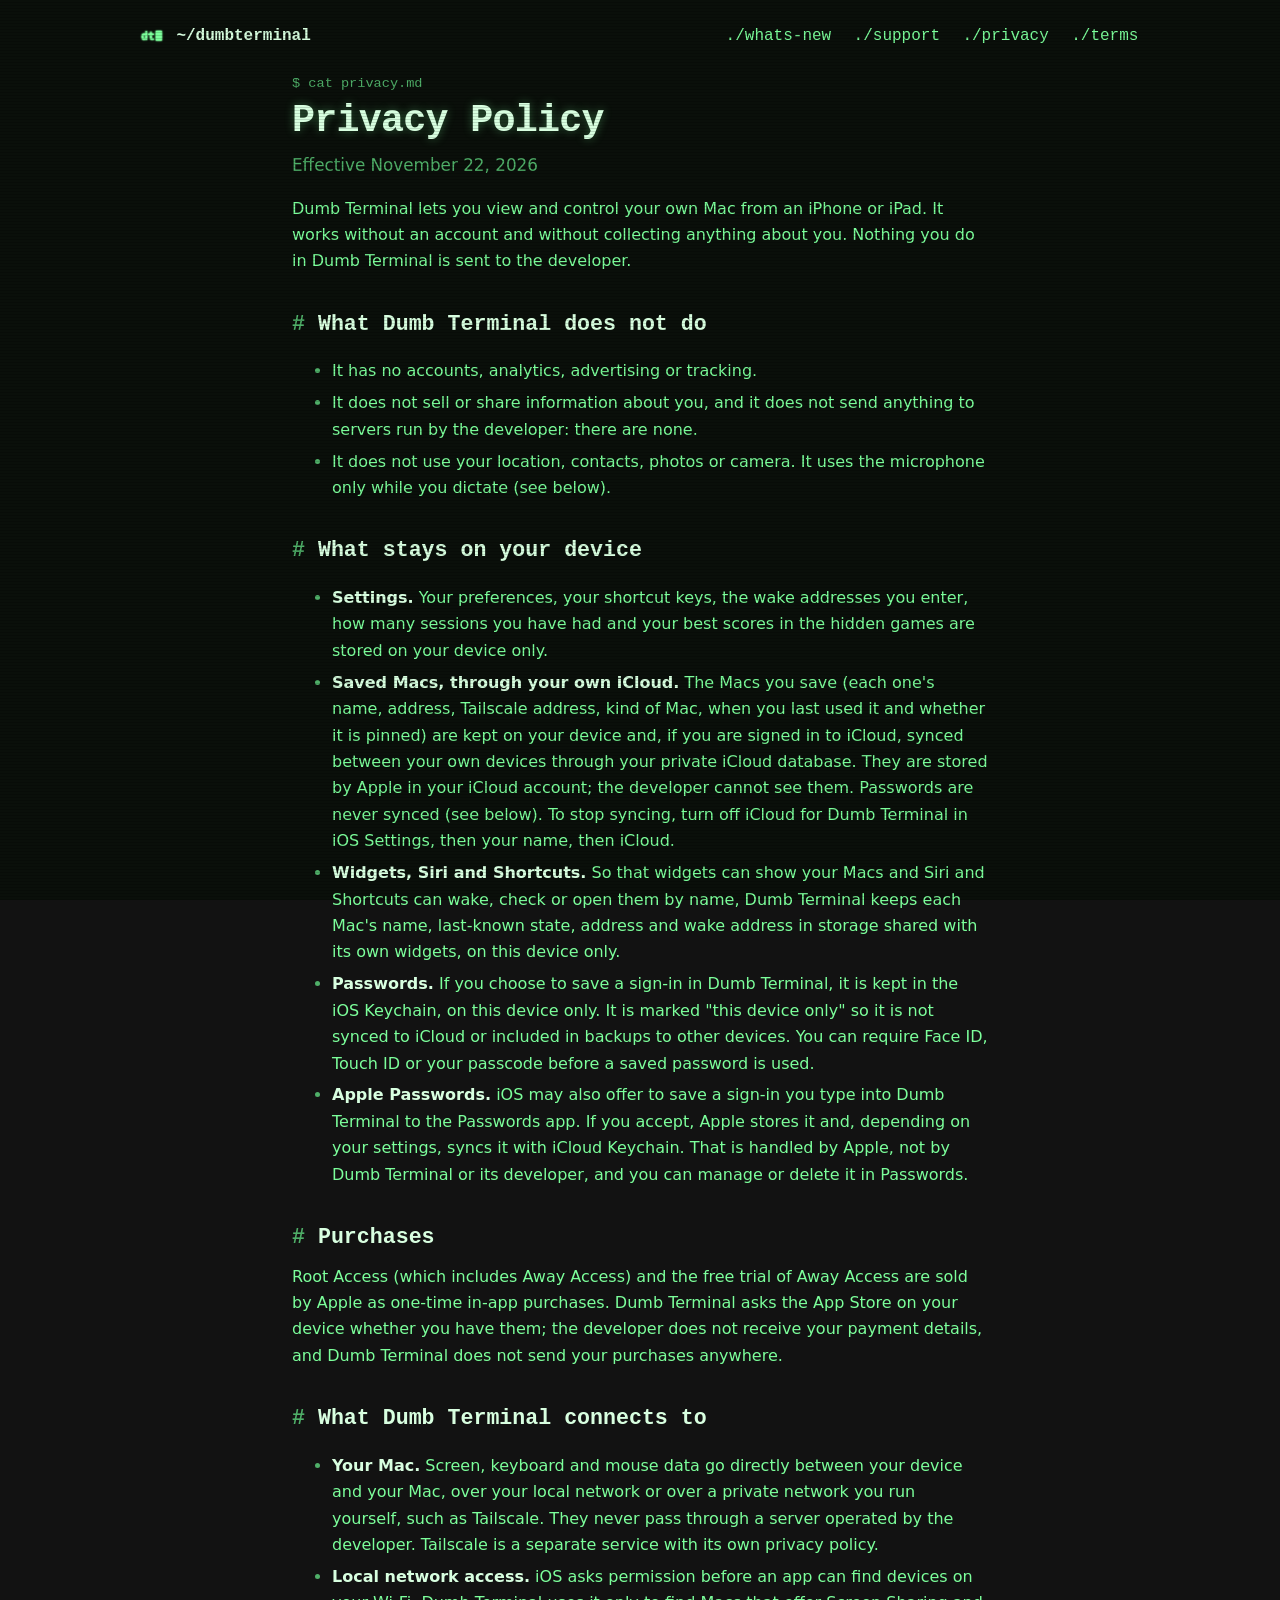
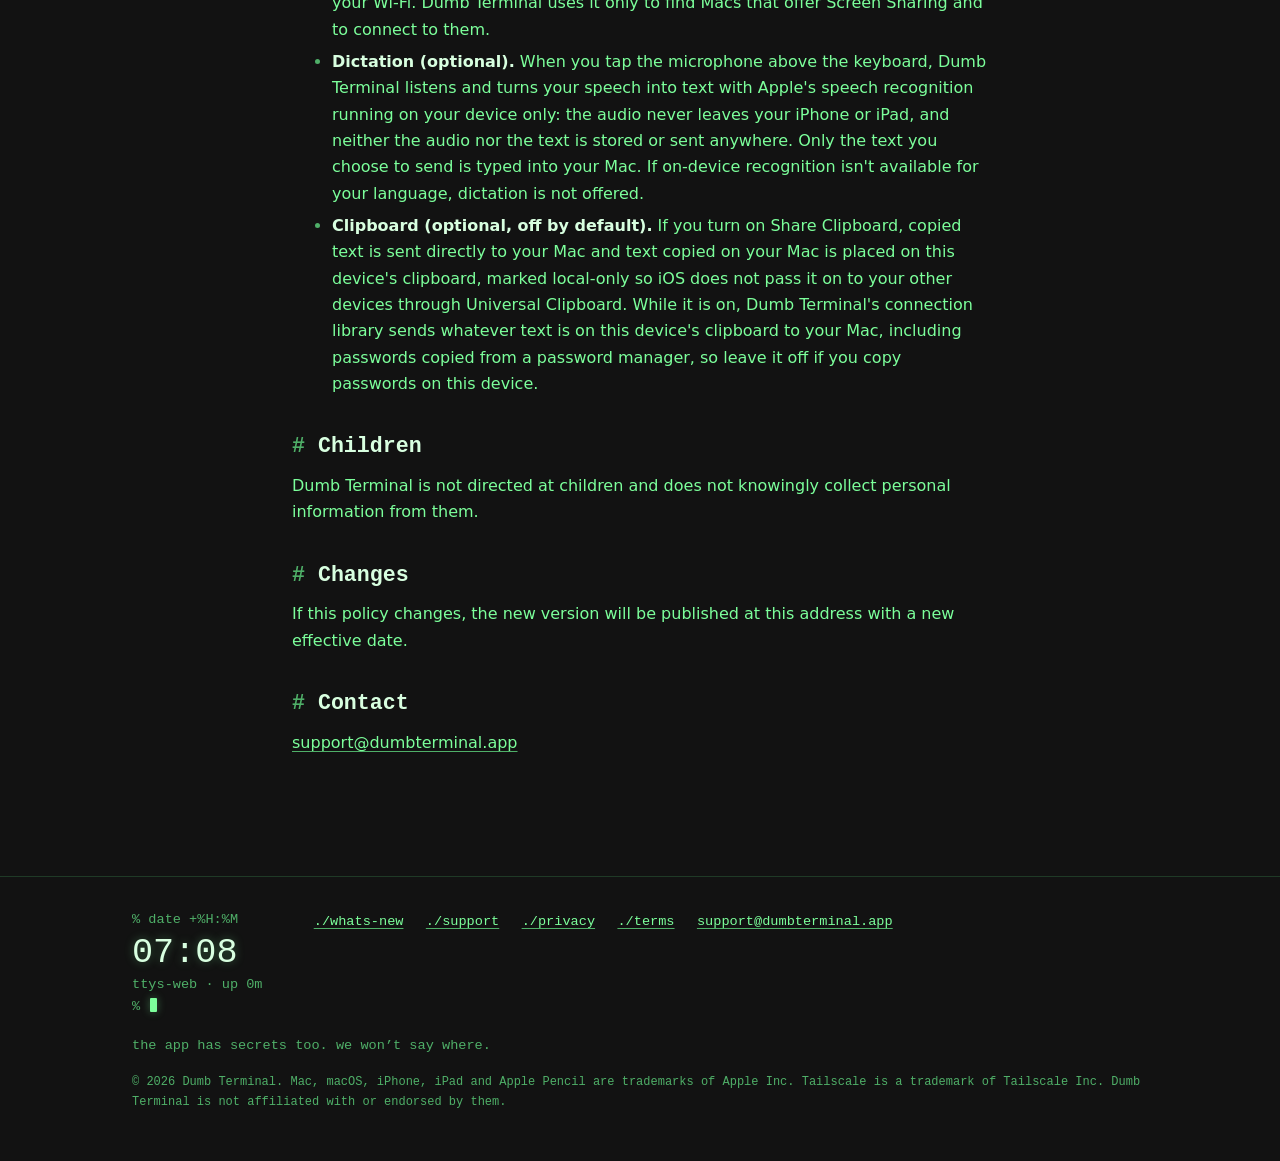
==== privacy/index.html @ 9bb6df61 "Redesign: the app's Terminal theme, boot sequence, trackpad toy, command line, arcade and unlockable" ====
<!doctype html>
<html lang="en">
<head>
<meta charset="utf-8">
<meta name="viewport" content="width=device-width, initial-scale=1">
<meta http-equiv="Content-Security-Policy" content="default-src 'self'; script-src 'self'; style-src 'self'; img-src 'self' data:; connect-src 'none'; object-src 'none'; base-uri 'self'; form-action 'none'">
<meta name="referrer" content="strict-origin-when-cross-origin">
<meta name="theme-color" content="#0A0F0A">
<meta name="color-scheme" content="dark">
<title>Dumb Terminal Privacy Policy</title>
<link rel="icon" href="/img/icon.png">
<link rel="stylesheet" href="/style.css">
<script src="/theme-boot.js"></script>
<script src="/site.js" defer></script>
<script src="/shell.js" defer></script>
<script src="/arcade.js" defer></script>
<script src="/themes.js" defer></script>
</head>
<body>
<a class="skip" href="#main">Skip to content</a>

<header class="top wrap">
  <a class="brand" href="/"><img src="/img/icon.png" alt="" width="30" height="30"><span>~/dumbterminal</span></a>
  <nav class="nav-wide" aria-label="Site">
    <a href="/releases/">./whats-new</a>
    <a href="/support/">./support</a>
    <a href="/privacy/" aria-current="page">./privacy</a>
    <a href="/terms/">./terms</a>
  </nav>
  <details class="menu">
    <summary>menu</summary>
    <nav class="nav" aria-label="Site menu">
      <a href="/releases/">./whats-new</a>
      <a href="/support/">./support</a>
      <a href="/privacy/" aria-current="page">./privacy</a>
      <a href="/terms/">./terms</a>
    </nav>
  </details>
</header>

<main id="main" class="wrap doc">
<p class="cmd">$ cat privacy.md</p>
<h1>Privacy Policy</h1>
<p class="lead">Effective November 22, 2026</p>
<p>Dumb Terminal lets you view and control your own Mac from an iPhone or iPad. It works without an account and without
collecting anything about you. Nothing you do in Dumb Terminal is sent to the developer.</p>

<h2>What Dumb Terminal does not do</h2>
<ul>
<li>It has no accounts, analytics, advertising or tracking.</li>
<li>It does not sell or share information about you, and it does not send anything to servers run by the
developer: there are none.</li>
<li>It does not use your location, contacts, photos or camera. It uses the microphone only while you dictate (see below).</li>
</ul>

<h2>What stays on your device</h2>
<ul>
<li><strong>Settings.</strong> Your preferences, your shortcut keys, the wake addresses you enter, how many sessions you
have had and your best scores in the hidden games are stored on your device only.</li>
<li><strong>Saved Macs, through your own iCloud.</strong> The Macs you save (each one's name, address, Tailscale
address, kind of Mac, when you last used it and whether it is pinned) are kept on your device and, if you are signed
in to iCloud, synced between your own devices through your private iCloud database. They are stored by Apple in your
iCloud account; the developer cannot see them. Passwords are never synced (see below). To stop syncing, turn off
iCloud for Dumb Terminal in iOS Settings, then your name, then iCloud.</li>
<li><strong>Widgets, Siri and Shortcuts.</strong> So that widgets can show your Macs and Siri and Shortcuts can wake,
check or open them by name, Dumb Terminal keeps each Mac's name, last-known state, address and wake address in storage
shared with its own widgets, on this device only.</li>
<li><strong>Passwords.</strong> If you choose to save a sign-in in Dumb Terminal, it is kept in the iOS Keychain, on this
device only. It is marked "this device only" so it is not synced to iCloud or included in backups to other devices.
You can require Face ID, Touch ID or your passcode before a saved password is used.</li>
<li><strong>Apple Passwords.</strong> iOS may also offer to save a sign-in you type into Dumb Terminal to the Passwords
app. If you accept, Apple stores it and, depending on your settings, syncs it with iCloud Keychain. That is handled
by Apple, not by Dumb Terminal or its developer, and you can manage or delete it in Passwords.</li>
</ul>

<h2>Purchases</h2>
<p>Root Access (which includes Away Access) and the free trial of Away Access are sold by Apple as one-time in-app
purchases. Dumb Terminal asks the App Store
on your device whether you have them; the developer does not receive your payment details, and Dumb Terminal does not
send your purchases anywhere.</p>

<h2>What Dumb Terminal connects to</h2>
<ul>
<li><strong>Your Mac.</strong> Screen, keyboard and mouse data go directly between your device and your Mac, over your
local network or over a private network you run yourself, such as Tailscale. They never pass through a server
operated by the developer. Tailscale is a separate service with its own privacy policy.</li>
<li><strong>Local network access.</strong> iOS asks permission before an app can find devices on your Wi-Fi. Dumb Terminal
uses it only to find Macs that offer Screen Sharing and to connect to them.</li>
<li><strong>Dictation (optional).</strong> When you tap the microphone above the keyboard, Dumb Terminal listens and turns
your speech into text with Apple's speech recognition running on your device only: the audio never leaves your
iPhone or iPad, and neither the audio nor the text is stored or sent anywhere. Only the text you choose to send is
typed into your Mac. If on-device recognition isn't available for your language, dictation is not offered.</li>
<li><strong>Clipboard (optional, off by default).</strong> If you turn on Share Clipboard, copied text is sent
directly to your Mac and text copied on your Mac is placed on this device's clipboard, marked local-only so iOS
does not pass it on to your other devices through Universal Clipboard. While it is on, Dumb Terminal's connection library
sends whatever text is on this device's clipboard to your Mac, including passwords copied from a password manager,
so leave it off if you copy passwords on this device.</li>
</ul>

<h2>Children</h2>
<p>Dumb Terminal is not directed at children and does not knowingly collect personal information from them.</p>

<h2>Changes</h2>
<p>If this policy changes, the new version will be published at this address with a new effective date.</p>

<h2>Contact</h2>
<p><a href="mailto:support@dumbterminal.app">support@dumbterminal.app</a></p>

</main>

<footer class="foot">
  <div class="wrap foot-grid">
    <div class="clock">
      <p class="dim" aria-hidden="true">% date +%H:%M</p>
      <p class="time" data-clock>--:--</p>
      <p class="dim" data-uptime>ttys-web</p>
      <p><span aria-hidden="true">% </span><button class="cursor" type="button" data-shell aria-label="Open the command line"></button></p>
    </div>
    <nav class="foot-links" aria-label="More">
      <a href="/releases/">./whats-new</a>
      <a href="/support/">./support</a>
      <a href="/privacy/">./privacy</a>
      <a href="/terms/">./terms</a>
      <a href="mailto:support@dumbterminal.app">support@dumbterminal.app</a>
    </nav>
    <p class="secret">the app has secrets too. we won’t say where.</p>
    <p class="legal">© 2026 Dumb Terminal. Mac, macOS, iPhone, iPad and Apple Pencil are trademarks of Apple Inc. Tailscale is a trademark of Tailscale Inc. Dumb Terminal is not affiliated with or endorsed by them.</p>
  </div>
</footer>
</body>
</html>
---- style.css ----
/* Dumb Terminal's site. The default look is the app's Terminal theme; other themes override the variables on
   html[data-theme] (see the end of this file). Always dark: the terminal look is intentional. */
:root {
  color-scheme: dark;
  --bg: #0A0F0A;
  --bg-2: #0A0F0A;
  --panel: #0F1A12;
  --line: #1F3A26;
  --text: #7CFF9B;
  --dim: #4FAF68;
  --bright: #D8FFE0;
  --accent: #2FBF6A;
  --on-accent: #052414;
  --warn: #FFD866;
  --error: #FF8A80;
  --glow: rgba(124, 255, 155, 0.35);
  --mono: ui-monospace, "SF Mono", SFMono-Regular, Menlo, Consolas, "Liberation Mono", monospace;
  --body: -apple-system, BlinkMacSystemFont, "Segoe UI", system-ui, sans-serif;
  --radius: 10px;
  --case: none;
  /* The Terminal cursor: a hollow arrow outlined in phosphor green. */
  --cursor: url("data:image/svg+xml,%3Csvg xmlns='http://www.w3.org/2000/svg' width='20' height='28' viewBox='0 0 20 28'%3E%3Cpath d='M2 2v19l5-5 4 9 3-1.3-4-9h7z' fill='%230A0F0A' stroke='%237CFF9B' stroke-width='1.8' stroke-linejoin='round'/%3E%3C/svg%3E") 2 2, auto;
}

* { box-sizing: border-box; }
html { -webkit-text-size-adjust: 100%; scroll-behavior: smooth; }
body {
  margin: 0; min-height: 100vh; overflow-x: hidden;
  background: linear-gradient(180deg, var(--bg), var(--bg-2)) fixed;
  color: var(--text);
  font: 16px/1.65 var(--body);
}
@media (pointer: fine) {
  body, a, button, summary, label { cursor: var(--cursor); }
  input, textarea { cursor: text; }
}
/* Faint scanlines over everything, like an old tube. */
body::after {
  content: ""; position: fixed; inset: 0; pointer-events: none; z-index: 90;
  background: repeating-linear-gradient(0deg, rgba(0, 0, 0, 0.14) 0 1px, transparent 1px 3px);
}
::selection { background: var(--text); color: var(--bg); }

h1, h2, h3, .brand, .button, .cmd, .log, .nav, .menu summary, .foot, .note, .price, .tagline, pre {
  font-family: var(--mono); text-transform: var(--case);
}
h1 { font-size: clamp(2rem, 6.5vw, 3.6rem); line-height: 1.1; color: var(--bright); margin: 0 0 0.6rem; letter-spacing: -0.02em;
     text-shadow: 0 0 10px var(--glow); }
h2 { font-size: 1.35rem; color: var(--bright); margin: 0 0 0.5rem; }
h3 { font-size: 1rem; color: var(--bright); margin: 0 0 0.35rem; }
p { margin: 0 0 1rem; }
a { color: var(--text); text-decoration: underline; text-decoration-color: var(--dim); text-underline-offset: 3px; }
/* Links and buttons highlight like a terminal selection: an inverted block. */
a:hover, a:focus-visible { background: var(--text); color: var(--bg); text-decoration: none; outline: none; }
:focus-visible { outline: 2px solid var(--text); outline-offset: 2px; }
img { max-width: 100%; display: block; }

.wrap { max-width: 66rem; margin: 0 auto; padding: 0 1.25rem; }
.skip { position: absolute; left: -999px; top: 0.5rem; z-index: 100; padding: 0.4rem 0.8rem; background: var(--text); color: var(--bg); }
.skip:focus { left: 0.5rem; }
.dim, .lede, .note { color: var(--dim); }
.lede { max-width: 42rem; }
.warn { color: var(--warn); }

/* The blinking block cursor. It is also a button that opens the command line. */
.cursor {
  font-size: inherit; line-height: 1;
  display: inline-block; width: 0.55em; height: 1em; margin-left: 0.12em; vertical-align: -0.1em; padding: 0;
  border: 0; border-radius: 1px; background: var(--text); box-shadow: 0 0 8px var(--glow);
  animation: blink 1.06s steps(1) infinite;
}
.cursor:focus-visible { outline-offset: 3px; }
@keyframes blink { 50% { opacity: 0; } }

/* Header */
.top { display: flex; align-items: center; justify-content: space-between; padding-top: 1.1rem; padding-bottom: 1.1rem; position: relative; z-index: 20; }
.brand { display: inline-flex; align-items: center; gap: 0.6rem; color: var(--bright); text-decoration: none; font-weight: 700; padding: 0.15rem 0.3rem; }
.brand img { border-radius: 7px; }
.menu summary { list-style: none; padding: 0.3rem 0.7rem; border: 1px solid var(--line); border-radius: 8px; color: var(--dim); }
.menu summary::-webkit-details-marker { display: none; }
.menu summary:hover, .menu summary:focus-visible { background: var(--text); color: var(--bg); outline: none; }
.nav { position: absolute; right: 1.25rem; top: 3.6rem; display: flex; flex-direction: column; padding: 0.5rem; min-width: 12rem;
       background: var(--panel); border: 1px solid var(--line); border-radius: var(--radius); }
.nav a, .nav-wide a { padding: 0.35rem 0.6rem; text-decoration: none; font-family: var(--mono); text-transform: var(--case); }
.nav-wide { display: none; gap: 0.2rem; }
@media (min-width: 760px) {
  .menu { display: none; }
  .nav-wide { display: flex; }
}

/* Hero */
.hero { display: grid; grid-template-columns: 1.15fr 0.85fr; gap: 2.5rem; align-items: center; padding-top: 2.5rem; padding-bottom: 3rem; }
@media (max-width: 860px) { .hero { grid-template-columns: 1fr; padding-top: 1rem; } }
.boot { margin: 0 0 1rem; min-height: 0; color: var(--dim); font-size: 0.85rem; line-height: 1.55; white-space: pre-wrap; }
.boot:empty { display: none; }
.boot .hi { color: var(--text); }
.boot .ok { color: var(--accent); }
.tagline { font-size: 1.15rem; color: var(--text); margin-bottom: 0.8rem; }
.sub { color: var(--dim); max-width: 36rem; }
.actions { display: flex; flex-wrap: wrap; gap: 0.7rem; margin: 1.4rem 0 0.8rem; }
.button {
  display: inline-block; padding: 0.65rem 1.1rem; border-radius: var(--radius); border: 1px solid var(--accent);
  background: var(--accent); color: var(--on-accent); font-weight: 700; text-decoration: none;
  box-shadow: 0 0 0 5px color-mix(in srgb, var(--accent) 14%, transparent), 0 0 18px color-mix(in srgb, var(--accent) 30%, transparent);
}
.button.ghost { background: transparent; color: var(--text); box-shadow: none; border-color: var(--line); }
.button:hover, .button:focus-visible { background: var(--text); color: var(--bg); border-color: var(--text); }
.store img { height: 50px; width: auto; margin-bottom: 0.6rem; }
.note { font-size: 0.82rem; }

/* The toy: a tiny Mac above a dashed trackpad */
.toy { display: flex; flex-direction: column; align-items: center; user-select: none; -webkit-user-select: none; }
.mini { width: min(100%, 22rem); background: var(--panel); border: 1px solid var(--line); border-radius: 12px; overflow: hidden;
        box-shadow: 0 25px 60px rgba(0, 0, 0, 0.55), 0 0 30px color-mix(in srgb, var(--accent) 12%, transparent); }
.mini-bar { display: flex; gap: 5px; padding: 7px 9px; border-bottom: 1px solid var(--line); }
.mini-bar i { width: 8px; height: 8px; border-radius: 50%; background: var(--line); }
.mini-desk { position: relative; height: 12.5rem; overflow: hidden;
             background: radial-gradient(ellipse at 30% 20%, color-mix(in srgb, var(--accent) 18%, transparent), transparent 70%); }
.win { position: absolute; display: flex; flex-direction: column; gap: 5px; padding: 6px 8px; background: var(--bg);
       border: 1px solid var(--line); border-radius: 6px; font: 9px var(--mono); color: var(--dim); transition: border-color 0.2s; }
.win b { font-weight: 600; color: var(--text); }
.win span { display: block; height: 4px; border-radius: 2px; background: var(--line); }
.w1 { left: 8%; top: 12%; width: 42%; height: 46%; z-index: 1; }
.w2 { left: 38%; top: 34%; width: 50%; height: 48%; z-index: 2; }
.w3 { left: 14%; top: 62%; width: 30%; height: 28%; z-index: 3; }
.win.front { border-color: var(--text); box-shadow: 0 0 12px var(--glow); }
.mini-pointer { position: absolute; left: 50%; top: 50%; z-index: 9; fill: var(--bg); stroke: var(--text); stroke-width: 1.6; stroke-linejoin: round;
                transform: translate(-1px, -1px); pointer-events: none; }
.mini-stand { width: 4.5rem; height: 0.6rem; border: 1px solid var(--line); border-top: 0; border-radius: 0 0 6px 6px; margin-bottom: 1rem; }
.pad { width: min(100%, 15rem); height: 8.5rem; display: flex; align-items: center; justify-content: center; border: 1.5px dashed var(--dim);
       border-radius: 14px; color: var(--dim); font: 0.85rem var(--mono); touch-action: none; }
.pad.active { border-color: var(--text); color: var(--text); }

/* Sections */
.block { padding-top: 3.5rem; padding-bottom: 0.5rem; scroll-margin-top: 1rem; }
.panel { background: var(--panel); border: 1px solid var(--line); border-radius: var(--radius); padding: 1.4rem; }

.steps { list-style: none; padding: 0; margin: 1.6rem 0 0; display: grid; grid-template-columns: repeat(3, 1fr); gap: 1rem; }
@media (max-width: 760px) { .steps { grid-template-columns: 1fr; } }
.step { background: var(--panel); border: 1px solid var(--line); border-radius: var(--radius); padding: 1.2rem; }
.step .log { font-size: 0.78rem; color: var(--dim); margin-bottom: 0.7rem; }
.step .n { color: var(--text); }
.step .bar { display: block; color: var(--accent); }
.step p:last-child { color: var(--dim); margin: 0; }

.plans { display: grid; grid-template-columns: 1fr 1fr; gap: 1rem; margin-top: 1.6rem; }
@media (max-width: 760px) { .plans { grid-template-columns: 1fr; } }
.plan .cmd { color: var(--dim); font-size: 0.85rem; margin-bottom: 0.6rem; }
.plan.root { border-color: var(--accent); box-shadow: 0 0 0 5px color-mix(in srgb, var(--accent) 10%, transparent), 0 0 24px color-mix(in srgb, var(--accent) 16%, transparent); }
.price { color: var(--text); font-size: 0.9rem; }
.check { list-style: none; padding: 0; margin: 0.6rem 0 0; color: var(--dim); }
.check li { padding-left: 2.2em; text-indent: -2.2em; }
.check li::before { content: "[x] "; font-family: var(--mono); color: var(--accent); }

.beta .soon { color: var(--dim); margin: 0; }

.features { display: grid; grid-template-columns: repeat(3, 1fr); gap: 0.6rem 1.4rem; margin-top: 1.6rem; }
@media (max-width: 860px) { .features { grid-template-columns: 1fr 1fr; } }
@media (max-width: 560px) { .features { grid-template-columns: 1fr; } }
.feature { padding: 0.9rem 0 0.9rem 1rem; border-left: 1px solid var(--line); }
.feature h3::before { content: "> "; color: var(--dim); }
.feature p { color: var(--dim); margin: 0; font-size: 0.95rem; }
.private p { color: var(--dim); margin: 0; }

/* Footer, with the Prompt Clock */
.foot { margin-top: 4.5rem; padding: 2rem 0 3rem; border-top: 1px solid var(--line); font-size: 0.85rem; color: var(--dim); }
.foot-grid { display: grid; grid-template-columns: auto 1fr; gap: 1rem 3rem; align-items: start; }
@media (max-width: 640px) { .foot-grid { grid-template-columns: 1fr; } }
.clock p { margin: 0; }
.clock .time { font-size: 2.2rem; line-height: 1.2; color: var(--bright); text-shadow: 0 0 10px var(--glow); }
.foot-links { display: flex; flex-wrap: wrap; gap: 0.3rem 1rem; align-content: start; }
.foot-links a { padding: 0.1rem 0.2rem; }
.secret, .legal { grid-column: 1 / -1; margin: 0; }
.legal { font-size: 0.75rem; }

/* Documents: support, privacy, terms, what's new */
.doc { max-width: 46rem; padding-bottom: 2rem; }
.doc h1 { font-size: clamp(1.7rem, 5vw, 2.4rem); }
.doc .cmd { color: var(--dim); font-size: 0.85rem; margin-bottom: 0.3rem; }
.doc h2 { margin-top: 2rem; }
.doc h2::before { content: "# "; color: var(--dim); }
.doc .lead { color: var(--dim); font-size: 1.05rem; }
.doc li { margin-bottom: 0.35rem; }
.doc li::marker { color: var(--dim); }
.doc strong { color: var(--bright); }

@media (prefers-reduced-motion: reduce) {
  html { scroll-behavior: auto; }
  .cursor { animation: none; }
}

/* Sections print in line by line (only with JavaScript and motion on). */
.printing .block > * { opacity: 0; transform: translateY(6px); transition: opacity 0.45s ease, transform 0.45s ease; }
.printing .block.printed > * { opacity: 1; transform: none; }
.printing .block.printed > :nth-child(2) { transition-delay: 0.08s; }
.printing .block.printed > :nth-child(3) { transition-delay: 0.16s; }
.printing .block.printed > :nth-child(4) { transition-delay: 0.24s; }

/* Ambient: letters near the pointer brighten briefly; the headline cursor leans toward it. */
.ch { transition: color 0.4s, text-shadow 0.4s; }
.ch.lit { color: #fff; text-shadow: 0 0 14px var(--glow), 0 0 4px var(--glow); transition: none; }
.hero .cursor { transition: transform 0.25s ease-out; }
.mini-pointer { transition: left 0.04s linear, top 0.04s linear; }
.sr-only { position: absolute; width: 1px; height: 1px; overflow: hidden; clip: rect(0 0 0 0); white-space: nowrap; }

/* The command line */
.shell {
  position: fixed; left: 50%; bottom: 1rem; transform: translateX(-50%); z-index: 80; width: min(42rem, calc(100% - 1.5rem));
  background: var(--panel); border: 1px solid var(--text); border-radius: var(--radius); font: 0.9rem/1.5 var(--mono);
  box-shadow: 0 0 0 5px color-mix(in srgb, var(--text) 10%, transparent), 0 24px 60px rgba(0, 0, 0, 0.7);
}
.shell[hidden] { display: none; }
.shell-bar { display: flex; justify-content: space-between; align-items: center; padding: 0.35rem 0.8rem; border-bottom: 1px solid var(--line); color: var(--dim); font-size: 0.78rem; }
.shell-close { background: none; border: 1px solid var(--line); border-radius: 6px; color: var(--dim); font: inherit; padding: 0.1rem 0.5rem; }
.shell-close:hover, .shell-close:focus-visible { background: var(--text); color: var(--bg); outline: none; }
.shell-log { max-height: 16rem; overflow-y: auto; padding: 0.6rem 0.8rem 0; white-space: pre-wrap; color: var(--text); }
.shell-log .dim, .shell-log .echo { color: var(--dim); }
.shell-log .err { color: var(--error); }
.shell-line { display: flex; align-items: center; gap: 0.4rem; padding: 0.5rem 0.8rem 0.7rem; color: var(--bright); }
.shell-line input { flex: 1; min-width: 0; background: transparent; border: 0; color: var(--bright); font: inherit; font-size: 16px; caret-color: var(--text); }
.shell-line input:focus { outline: none; }
.shell:focus-within { border-color: var(--bright); }
.root-banner { position: sticky; top: 0; z-index: 70; display: flex; flex-wrap: wrap; gap: 0.6rem; align-items: center; justify-content: center;
               padding: 0.5rem 1rem; background: var(--text); color: var(--bg); font: 0.85rem var(--mono); }
.root-banner a { color: var(--bg); text-decoration-color: var(--bg); }
.root-banner a:hover, .root-banner a:focus-visible { background: var(--bg); color: var(--text); }
.root-banner button { background: none; border: 1px solid var(--bg); color: var(--bg); border-radius: 6px; font: inherit; padding: 0 0.5rem; }
.rain { position: fixed; inset: 0; z-index: 75; pointer-events: none; transition: opacity 0.6s; }
.rain.fade { opacity: 0; }
.life { position: fixed; inset: 0; z-index: -1; opacity: 0.16; pointer-events: none; }

/* The arcade */
.arcade { position: fixed; inset: 0; z-index: 85; display: flex; align-items: center; justify-content: center; padding: 1rem;
          background: color-mix(in srgb, var(--bg) 88%, transparent); }
.arcade[hidden] { display: none; }
.arcade-box { width: min(26rem, 100%); max-height: 100%; overflow: auto; text-align: center; padding: 1.2rem; font-family: var(--mono);
              background: var(--panel); border: 1px solid var(--text); border-radius: var(--radius);
              box-shadow: 0 0 0 5px color-mix(in srgb, var(--text) 10%, transparent), 0 0 40px color-mix(in srgb, var(--text) 15%, transparent); }
.arcade-title { color: var(--bright); font-weight: 700; letter-spacing: 0.3em; margin-bottom: 0.8rem; }
.arcade-menu { display: flex; flex-direction: column; gap: 0.5rem; margin-bottom: 0.8rem; }
.arcade-menu[hidden] { display: none; }
.arcade-menu button, .arcade-quit { background: none; border: 1px solid var(--line); border-radius: 8px; color: var(--text); font: inherit; padding: 0.55rem; }
.arcade-menu button:hover, .arcade-menu button:focus-visible, .arcade-quit:hover, .arcade-quit:focus-visible { background: var(--text); color: var(--bg); outline: none; }
.arcade-screen { display: block; margin: 0 auto 0.6rem; max-width: 100%; border-radius: 6px; touch-action: none; }
.arcade-screen[hidden] { display: none; }
.arcade-status { color: var(--text); margin: 0 0 0.3rem; font-size: 0.9rem; }
.arcade-help { color: var(--dim); font-size: 0.78rem; margin: 0 0 0.8rem; }
.arcade-quit { font-size: 0.8rem; padding: 0.3rem 0.8rem; color: var(--dim); }

/* ---------- Unlockable themes (palettes from docs/terminal-theme-build-plan.md, raised to 4.5:1 where needed) ---------- */
html[data-theme="basic"] {
  --bg: #3E31A2; --bg-2: #3E31A2; --panel: #4B3FB4; --line: #7B71D6; --text: #D2CCFF; --dim: #C4BEFA; --bright: #FFFFFF;
  --accent: #C8C2FA; --on-accent: #2A1F80; --warn: #FFF08A; --error: #FFB0A8; --glow: rgba(165, 156, 245, 0.3);
  --radius: 0; --case: uppercase;
  --cursor: url("data:image/svg+xml,%3Csvg xmlns='http://www.w3.org/2000/svg' width='24' height='34' shape-rendering='crispEdges'%3E%3Crect x='0' y='0' width='2' height='2' fill='#D2CCFF'/%3E%3Crect x='0' y='2' width='2' height='2' fill='#D2CCFF'/%3E%3Crect x='2' y='2' width='2' height='2' fill='#D2CCFF'/%3E%3Crect x='0' y='4' width='2' height='2' fill='#D2CCFF'/%3E%3Crect x='2' y='4' width='2' height='2' fill='#3E31A2'/%3E%3Crect x='4' y='4' width='2' height='2' fill='#D2CCFF'/%3E%3Crect x='0' y='6' width='2' height='2' fill='#D2CCFF'/%3E%3Crect x='2' y='6' width='2' height='2' fill='#3E31A2'/%3E%3Crect x='4' y='6' width='2' height='2' fill='#3E31A2'/%3E%3Crect x='6' y='6' width='2' height='2' fill='#D2CCFF'/%3E%3Crect x='0' y='8' width='2' height='2' fill='#D2CCFF'/%3E%3Crect x='2' y='8' width='2' height='2' fill='#3E31A2'/%3E%3Crect x='4' y='8' width='2' height='2' fill='#3E31A2'/%3E%3Crect x='6' y='8' width='2' height='2' fill='#3E31A2'/%3E%3Crect x='8' y='8' width='2' height='2' fill='#D2CCFF'/%3E%3Crect x='0' y='10' width='2' height='2' fill='#D2CCFF'/%3E%3Crect x='2' y='10' width='2' height='2' fill='#3E31A2'/%3E%3Crect x='4' y='10' width='2' height='2' fill='#3E31A2'/%3E%3Crect x='6' y='10' width='2' height='2' fill='#3E31A2'/%3E%3Crect x='8' y='10' width='2' height='2' fill='#3E31A2'/%3E%3Crect x='10' y='10' width='2' height='2' fill='#D2CCFF'/%3E%3Crect x='0' y='12' width='2' height='2' fill='#D2CCFF'/%3E%3Crect x='2' y='12' width='2' height='2' fill='#3E31A2'/%3E%3Crect x='4' y='12' width='2' height='2' fill='#3E31A2'/%3E%3Crect x='6' y='12' width='2' height='2' fill='#3E31A2'/%3E%3Crect x='8' y='12' width='2' height='2' fill='#3E31A2'/%3E%3Crect x='10' y='12' width='2' height='2' fill='#3E31A2'/%3E%3Crect x='12' y='12' width='2' height='2' fill='#D2CCFF'/%3E%3Crect x='0' y='14' width='2' height='2' fill='#D2CCFF'/%3E%3Crect x='2' y='14' width='2' height='2' fill='#3E31A2'/%3E%3Crect x='4' y='14' width='2' height='2' fill='#3E31A2'/%3E%3Crect x='6' y='14' width='2' height='2' fill='#3E31A2'/%3E%3Crect x='8' y='14' width='2' height='2' fill='#3E31A2'/%3E%3Crect x='10' y='14' width='2' height='2' fill='#3E31A2'/%3E%3Crect x='12' y='14' width='2' height='2' fill='#3E31A2'/%3E%3Crect x='14' y='14' width='2' height='2' fill='#D2CCFF'/%3E%3Crect x='0' y='16' width='2' height='2' fill='#D2CCFF'/%3E%3Crect x='2' y='16' width='2' height='2' fill='#3E31A2'/%3E%3Crect x='4' y='16' width='2' height='2' fill='#3E31A2'/%3E%3Crect x='6' y='16' width='2' height='2' fill='#3E31A2'/%3E%3Crect x='8' y='16' width='2' height='2' fill='#3E31A2'/%3E%3Crect x='10' y='16' width='2' height='2' fill='#3E31A2'/%3E%3Crect x='12' y='16' width='2' height='2' fill='#3E31A2'/%3E%3Crect x='14' y='16' width='2' height='2' fill='#3E31A2'/%3E%3Crect x='16' y='16' width='2' height='2' fill='#D2CCFF'/%3E%3Crect x='0' y='18' width='2' height='2' fill='#D2CCFF'/%3E%3Crect x='2' y='18' width='2' height='2' fill='#3E31A2'/%3E%3Crect x='4' y='18' width='2' height='2' fill='#3E31A2'/%3E%3Crect x='6' y='18' width='2' height='2' fill='#3E31A2'/%3E%3Crect x='8' y='18' width='2' height='2' fill='#3E31A2'/%3E%3Crect x='10' y='18' width='2' height='2' fill='#3E31A2'/%3E%3Crect x='12' y='18' width='2' height='2' fill='#3E31A2'/%3E%3Crect x='14' y='18' width='2' height='2' fill='#3E31A2'/%3E%3Crect x='16' y='18' width='2' height='2' fill='#3E31A2'/%3E%3Crect x='18' y='18' width='2' height='2' fill='#D2CCFF'/%3E%3Crect x='0' y='20' width='2' height='2' fill='#D2CCFF'/%3E%3Crect x='2' y='20' width='2' height='2' fill='#3E31A2'/%3E%3Crect x='4' y='20' width='2' height='2' fill='#3E31A2'/%3E%3Crect x='6' y='20' width='2' height='2' fill='#3E31A2'/%3E%3Crect x='8' y='20' width='2' height='2' fill='#3E31A2'/%3E%3Crect x='10' y='20' width='2' height='2' fill='#3E31A2'/%3E%3Crect x='12' y='20' width='2' height='2' fill='#D2CCFF'/%3E%3Crect x='14' y='20' width='2' height='2' fill='#D2CCFF'/%3E%3Crect x='16' y='20' width='2' height='2' fill='#D2CCFF'/%3E%3Crect x='18' y='20' width='2' height='2' fill='#D2CCFF'/%3E%3Crect x='20' y='20' width='2' height='2' fill='#D2CCFF'/%3E%3Crect x='0' y='22' width='2' height='2' fill='#D2CCFF'/%3E%3Crect x='2' y='22' width='2' height='2' fill='#3E31A2'/%3E%3Crect x='4' y='22' width='2' height='2' fill='#3E31A2'/%3E%3Crect x='6' y='22' width='2' height='2' fill='#D2CCFF'/%3E%3Crect x='8' y='22' width='2' height='2' fill='#3E31A2'/%3E%3Crect x='10' y='22' width='2' height='2' fill='#3E31A2'/%3E%3Crect x='12' y='22' width='2' height='2' fill='#D2CCFF'/%3E%3Crect x='0' y='24' width='2' height='2' fill='#D2CCFF'/%3E%3Crect x='2' y='24' width='2' height='2' fill='#3E31A2'/%3E%3Crect x='4' y='24' width='2' height='2' fill='#D2CCFF'/%3E%3Crect x='8' y='24' width='2' height='2' fill='#D2CCFF'/%3E%3Crect x='10' y='24' width='2' height='2' fill='#3E31A2'/%3E%3Crect x='12' y='24' width='2' height='2' fill='#3E31A2'/%3E%3Crect x='14' y='24' width='2' height='2' fill='#D2CCFF'/%3E%3Crect x='0' y='26' width='2' height='2' fill='#D2CCFF'/%3E%3Crect x='2' y='26' width='2' height='2' fill='#D2CCFF'/%3E%3Crect x='8' y='26' width='2' height='2' fill='#D2CCFF'/%3E%3Crect x='10' y='26' width='2' height='2' fill='#3E31A2'/%3E%3Crect x='12' y='26' width='2' height='2' fill='#3E31A2'/%3E%3Crect x='14' y='26' width='2' height='2' fill='#D2CCFF'/%3E%3Crect x='0' y='28' width='2' height='2' fill='#D2CCFF'/%3E%3Crect x='10' y='28' width='2' height='2' fill='#D2CCFF'/%3E%3Crect x='12' y='28' width='2' height='2' fill='#3E31A2'/%3E%3Crect x='14' y='28' width='2' height='2' fill='#3E31A2'/%3E%3Crect x='16' y='28' width='2' height='2' fill='#D2CCFF'/%3E%3Crect x='10' y='30' width='2' height='2' fill='#D2CCFF'/%3E%3Crect x='12' y='30' width='2' height='2' fill='#3E31A2'/%3E%3Crect x='14' y='30' width='2' height='2' fill='#3E31A2'/%3E%3Crect x='16' y='30' width='2' height='2' fill='#D2CCFF'/%3E%3Crect x='12' y='32' width='2' height='2' fill='#D2CCFF'/%3E%3Crect x='14' y='32' width='2' height='2' fill='#D2CCFF'/%3E%3C/svg%3E") 1 1, auto;
}
html[data-theme="basic"] body::before {
  content: ""; position: fixed; inset: 0; pointer-events: none; z-index: 89;
  border: clamp(8px, 2vw, 22px) solid #7B71D6;
}
html[data-theme="bios"] {
  --bg: #0000AA; --bg-2: #0000AA; --panel: #0000AA; --line: #C8C8C8; --text: #C8C8C8; --dim: #B4B4F0; --bright: #FFFF55;
  --accent: #FFFF55; --on-accent: #0000AA; --warn: #FFFF55; --error: #FF7777; --glow: transparent;
  --radius: 0;
  --cursor: url("data:image/svg+xml,%3Csvg xmlns='http://www.w3.org/2000/svg' width='14' height='22'%3E%3Crect x='1' y='1' width='12' height='20' fill='#FFFF55' stroke='#000055' stroke-width='2'/%3E%3C/svg%3E") 1 1, auto;
}
html[data-theme="bios"] .panel, html[data-theme="bios"] .step, html[data-theme="bios"] .shell, html[data-theme="bios"] .arcade-box { border-style: double; border-width: 3px; }
html[data-theme="bios"] .top { background: #00AAAA; }
html[data-theme="bios"] .top .brand, html[data-theme="bios"] .top .nav a, html[data-theme="bios"] .top summary { color: #000000; }
html[data-theme="bios"] .top .nav a:hover, html[data-theme="bios"] .top .nav a:focus-visible { background: #000000; color: #00AAAA; }
html[data-theme="bios"] body::after { background: none; }
html[data-theme="neon"] {
  --bg: #12002B; --bg-2: #2B0645; --panel: #1E0838; --line: #6A2A8A; --text: #F5E9FF; --dim: #C9A8F0; --bright: #FFFFFF;
  --accent: #FF3CC8; --on-accent: #12002B; --warn: #FFD23F; --error: #FF8A80; --glow: rgba(255, 60, 200, 0.5);
  --radius: 14px;
  --cursor: url("data:image/svg+xml,%3Csvg xmlns='http://www.w3.org/2000/svg' width='24' height='32' viewBox='0 0 24 32'%3E%3Cpath d='M4 4v19l5-5 4 9 3-1.3-4-9h7z' fill='#FF3CC8' stroke='#3CF2FF' stroke-width='1.8' stroke-linejoin='round'/%3E%3C/svg%3E") 4 4, auto;
}
html[data-theme="neon"] h1 { text-shadow: 0 0 8px #3CF2FF, 0 0 22px #FF3CC8; }
html[data-theme="neon"] body::before {
  content: ""; position: fixed; left: -50%; right: -50%; bottom: 0; height: 45vh; z-index: -1; pointer-events: none; opacity: 0.28;
  background-image: linear-gradient(#3CF2FF 1px, transparent 1px), linear-gradient(90deg, #FF3CC8 1px, transparent 1px);
  background-size: 64px 40px; transform: perspective(320px) rotateX(62deg); transform-origin: bottom;
}
html[data-theme="lcd"] {
  color-scheme: light;
  --bg: #8B9A3A; --bg-2: #8B9A3A; --panel: #A7B652; --line: #1F2B0E; --text: #1F2B0E; --dim: #222E10; --bright: #1F2B0E;
  --accent: #1F2B0E; --on-accent: #A7B652; --warn: #3C4B1A; --error: #5A1A0E; --glow: transparent;
  --radius: 4px; --case: uppercase;
  --cursor: url("data:image/svg+xml,%3Csvg xmlns='http://www.w3.org/2000/svg' width='26' height='26' shape-rendering='crispEdges'%3E%3Crect x='8' y='0' width='2' height='2' fill='#1F2B0E'/%3E%3Crect x='10' y='0' width='2' height='2' fill='#1F2B0E'/%3E%3Crect x='6' y='2' width='2' height='2' fill='#1F2B0E'/%3E%3Crect x='8' y='2' width='2' height='2' fill='#A7B652'/%3E%3Crect x='10' y='2' width='2' height='2' fill='#A7B652'/%3E%3Crect x='12' y='2' width='2' height='2' fill='#1F2B0E'/%3E%3Crect x='6' y='4' width='2' height='2' fill='#1F2B0E'/%3E%3Crect x='8' y='4' width='2' height='2' fill='#A7B652'/%3E%3Crect x='10' y='4' width='2' height='2' fill='#A7B652'/%3E%3Crect x='12' y='4' width='2' height='2' fill='#1F2B0E'/%3E%3Crect x='6' y='6' width='2' height='2' fill='#1F2B0E'/%3E%3Crect x='8' y='6' width='2' height='2' fill='#A7B652'/%3E%3Crect x='10' y='6' width='2' height='2' fill='#A7B652'/%3E%3Crect x='12' y='6' width='2' height='2' fill='#1F2B0E'/%3E%3Crect x='14' y='6' width='2' height='2' fill='#1F2B0E'/%3E%3Crect x='16' y='6' width='2' height='2' fill='#1F2B0E'/%3E%3Crect x='6' y='8' width='2' height='2' fill='#1F2B0E'/%3E%3Crect x='8' y='8' width='2' height='2' fill='#A7B652'/%3E%3Crect x='10' y='8' width='2' height='2' fill='#A7B652'/%3E%3Crect x='12' y='8' width='2' height='2' fill='#1F2B0E'/%3E%3Crect x='14' y='8' width='2' height='2' fill='#A7B652'/%3E%3Crect x='16' y='8' width='2' height='2' fill='#A7B652'/%3E%3Crect x='18' y='8' width='2' height='2' fill='#1F2B0E'/%3E%3Crect x='20' y='8' width='2' height='2' fill='#1F2B0E'/%3E%3Crect x='2' y='10' width='2' height='2' fill='#1F2B0E'/%3E%3Crect x='4' y='10' width='2' height='2' fill='#1F2B0E'/%3E%3Crect x='6' y='10' width='2' height='2' fill='#1F2B0E'/%3E%3Crect x='8' y='10' width='2' height='2' fill='#A7B652'/%3E%3Crect x='10' y='10' width='2' height='2' fill='#A7B652'/%3E%3Crect x='12' y='10' width='2' height='2' fill='#1F2B0E'/%3E%3Crect x='14' y='10' width='2' height='2' fill='#A7B652'/%3E%3Crect x='16' y='10' width='2' height='2' fill='#A7B652'/%3E%3Crect x='18' y='10' width='2' height='2' fill='#1F2B0E'/%3E%3Crect x='20' y='10' width='2' height='2' fill='#A7B652'/%3E%3Crect x='22' y='10' width='2' height='2' fill='#1F2B0E'/%3E%3Crect x='0' y='12' width='2' height='2' fill='#1F2B0E'/%3E%3Crect x='2' y='12' width='2' height='2' fill='#A7B652'/%3E%3Crect x='4' y='12' width='2' height='2' fill='#A7B652'/%3E%3Crect x='6' y='12' width='2' height='2' fill='#1F2B0E'/%3E%3Crect x='8' y='12' width='2' height='2' fill='#A7B652'/%3E%3Crect x='10' y='12' width='2' height='2' fill='#A7B652'/%3E%3Crect x='12' y='12' width='2' height='2' fill='#A7B652'/%3E%3Crect x='14' y='12' width='2' height='2' fill='#A7B652'/%3E%3Crect x='16' y='12' width='2' height='2' fill='#A7B652'/%3E%3Crect x='18' y='12' width='2' height='2' fill='#A7B652'/%3E%3Crect x='20' y='12' width='2' height='2' fill='#A7B652'/%3E%3Crect x='22' y='12' width='2' height='2' fill='#A7B652'/%3E%3Crect x='24' y='12' width='2' height='2' fill='#1F2B0E'/%3E%3Crect x='0' y='14' width='2' height='2' fill='#1F2B0E'/%3E%3Crect x='2' y='14' width='2' height='2' fill='#A7B652'/%3E%3Crect x='4' y='14' width='2' height='2' fill='#A7B652'/%3E%3Crect x='6' y='14' width='2' height='2' fill='#A7B652'/%3E%3Crect x='8' y='14' width='2' height='2' fill='#A7B652'/%3E%3Crect x='10' y='14' width='2' height='2' fill='#A7B652'/%3E%3Crect x='12' y='14' width='2' height='2' fill='#A7B652'/%3E%3Crect x='14' y='14' width='2' height='2' fill='#A7B652'/%3E%3Crect x='16' y='14' width='2' height='2' fill='#A7B652'/%3E%3Crect x='18' y='14' width='2' height='2' fill='#A7B652'/%3E%3Crect x='20' y='14' width='2' height='2' fill='#A7B652'/%3E%3Crect x='22' y='14' width='2' height='2' fill='#A7B652'/%3E%3Crect x='24' y='14' width='2' height='2' fill='#1F2B0E'/%3E%3Crect x='2' y='16' width='2' height='2' fill='#1F2B0E'/%3E%3Crect x='4' y='16' width='2' height='2' fill='#A7B652'/%3E%3Crect x='6' y='16' width='2' height='2' fill='#A7B652'/%3E%3Crect x='8' y='16' width='2' height='2' fill='#A7B652'/%3E%3Crect x='10' y='16' width='2' height='2' fill='#A7B652'/%3E%3Crect x='12' y='16' width='2' height='2' fill='#A7B652'/%3E%3Crect x='14' y='16' width='2' height='2' fill='#A7B652'/%3E%3Crect x='16' y='16' width='2' height='2' fill='#A7B652'/%3E%3Crect x='18' y='16' width='2' height='2' fill='#A7B652'/%3E%3Crect x='20' y='16' width='2' height='2' fill='#A7B652'/%3E%3Crect x='22' y='16' width='2' height='2' fill='#A7B652'/%3E%3Crect x='24' y='16' width='2' height='2' fill='#1F2B0E'/%3E%3Crect x='4' y='18' width='2' height='2' fill='#1F2B0E'/%3E%3Crect x='6' y='18' width='2' height='2' fill='#A7B652'/%3E%3Crect x='8' y='18' width='2' height='2' fill='#A7B652'/%3E%3Crect x='10' y='18' width='2' height='2' fill='#A7B652'/%3E%3Crect x='12' y='18' width='2' height='2' fill='#A7B652'/%3E%3Crect x='14' y='18' width='2' height='2' fill='#A7B652'/%3E%3Crect x='16' y='18' width='2' height='2' fill='#A7B652'/%3E%3Crect x='18' y='18' width='2' height='2' fill='#A7B652'/%3E%3Crect x='20' y='18' width='2' height='2' fill='#A7B652'/%3E%3Crect x='22' y='18' width='2' height='2' fill='#A7B652'/%3E%3Crect x='24' y='18' width='2' height='2' fill='#1F2B0E'/%3E%3Crect x='4' y='20' width='2' height='2' fill='#1F2B0E'/%3E%3Crect x='6' y='20' width='2' height='2' fill='#A7B652'/%3E%3Crect x='8' y='20' width='2' height='2' fill='#A7B652'/%3E%3Crect x='10' y='20' width='2' height='2' fill='#A7B652'/%3E%3Crect x='12' y='20' width='2' height='2' fill='#A7B652'/%3E%3Crect x='14' y='20' width='2' height='2' fill='#A7B652'/%3E%3Crect x='16' y='20' width='2' height='2' fill='#A7B652'/%3E%3Crect x='18' y='20' width='2' height='2' fill='#A7B652'/%3E%3Crect x='20' y='20' width='2' height='2' fill='#A7B652'/%3E%3Crect x='22' y='20' width='2' height='2' fill='#1F2B0E'/%3E%3Crect x='6' y='22' width='2' height='2' fill='#1F2B0E'/%3E%3Crect x='8' y='22' width='2' height='2' fill='#A7B652'/%3E%3Crect x='10' y='22' width='2' height='2' fill='#A7B652'/%3E%3Crect x='12' y='22' width='2' height='2' fill='#A7B652'/%3E%3Crect x='14' y='22' width='2' height='2' fill='#A7B652'/%3E%3Crect x='16' y='22' width='2' height='2' fill='#A7B652'/%3E%3Crect x='18' y='22' width='2' height='2' fill='#A7B652'/%3E%3Crect x='20' y='22' width='2' height='2' fill='#A7B652'/%3E%3Crect x='22' y='22' width='2' height='2' fill='#1F2B0E'/%3E%3Crect x='8' y='24' width='2' height='2' fill='#1F2B0E'/%3E%3Crect x='10' y='24' width='2' height='2' fill='#1F2B0E'/%3E%3Crect x='12' y='24' width='2' height='2' fill='#1F2B0E'/%3E%3Crect x='14' y='24' width='2' height='2' fill='#1F2B0E'/%3E%3Crect x='16' y='24' width='2' height='2' fill='#1F2B0E'/%3E%3Crect x='18' y='24' width='2' height='2' fill='#1F2B0E'/%3E%3Crect x='20' y='24' width='2' height='2' fill='#1F2B0E'/%3E%3C/svg%3E") 10 1, auto;
}
html[data-theme="lcd"] body::after { background-image: linear-gradient(rgba(31, 43, 14, 0.07) 1px, transparent 1px), linear-gradient(90deg, rgba(31, 43, 14, 0.07) 1px, transparent 1px); background-size: 4px 4px; }
html[data-theme="lcd"] .doc p, html[data-theme="lcd"] .doc li, html[data-theme="lcd"] .sub, html[data-theme="lcd"] .feature p { font-weight: 500; }

/* The tube switch: the picture collapses to a glowing line, then a dot, and comes back in the new theme. */
.tube { position: fixed; inset: 0; z-index: 95; pointer-events: none; background: #000; opacity: 0; }
.tube::after { content: ""; position: absolute; left: 0; right: 0; top: 50%; height: 3px; background: #E8FFF0; box-shadow: 0 0 18px #7CFF9B; transform: scaleX(1); opacity: 0; }
.tube.off { animation: tube-dark 0.42s ease-in forwards; }
.tube.off::after { animation: tube-line 0.42s ease-in forwards; }
.tube.on { animation: tube-light 0.45s ease-out forwards; }
@keyframes tube-dark { 0% { opacity: 0; } 40% { opacity: 1; } 100% { opacity: 1; } }
@keyframes tube-line { 0% { opacity: 0; transform: scaleX(1); } 40% { opacity: 1; transform: scaleX(1); } 100% { opacity: 1; transform: scaleX(0.01); } }
@keyframes tube-light { 0% { opacity: 1; clip-path: inset(49.5% 0 49.5% 0); } 100% { opacity: 0; clip-path: inset(0 0 0 0); } }
.trail { position: fixed; z-index: 96; width: 7px; height: 7px; margin: -3px 0 0 -3px; border-radius: 50%; pointer-events: none;
         background: #FF3CC8; box-shadow: 0 0 8px #FF3CC8, 0 0 3px #3CF2FF; transition: opacity 0.35s, transform 0.35s; }
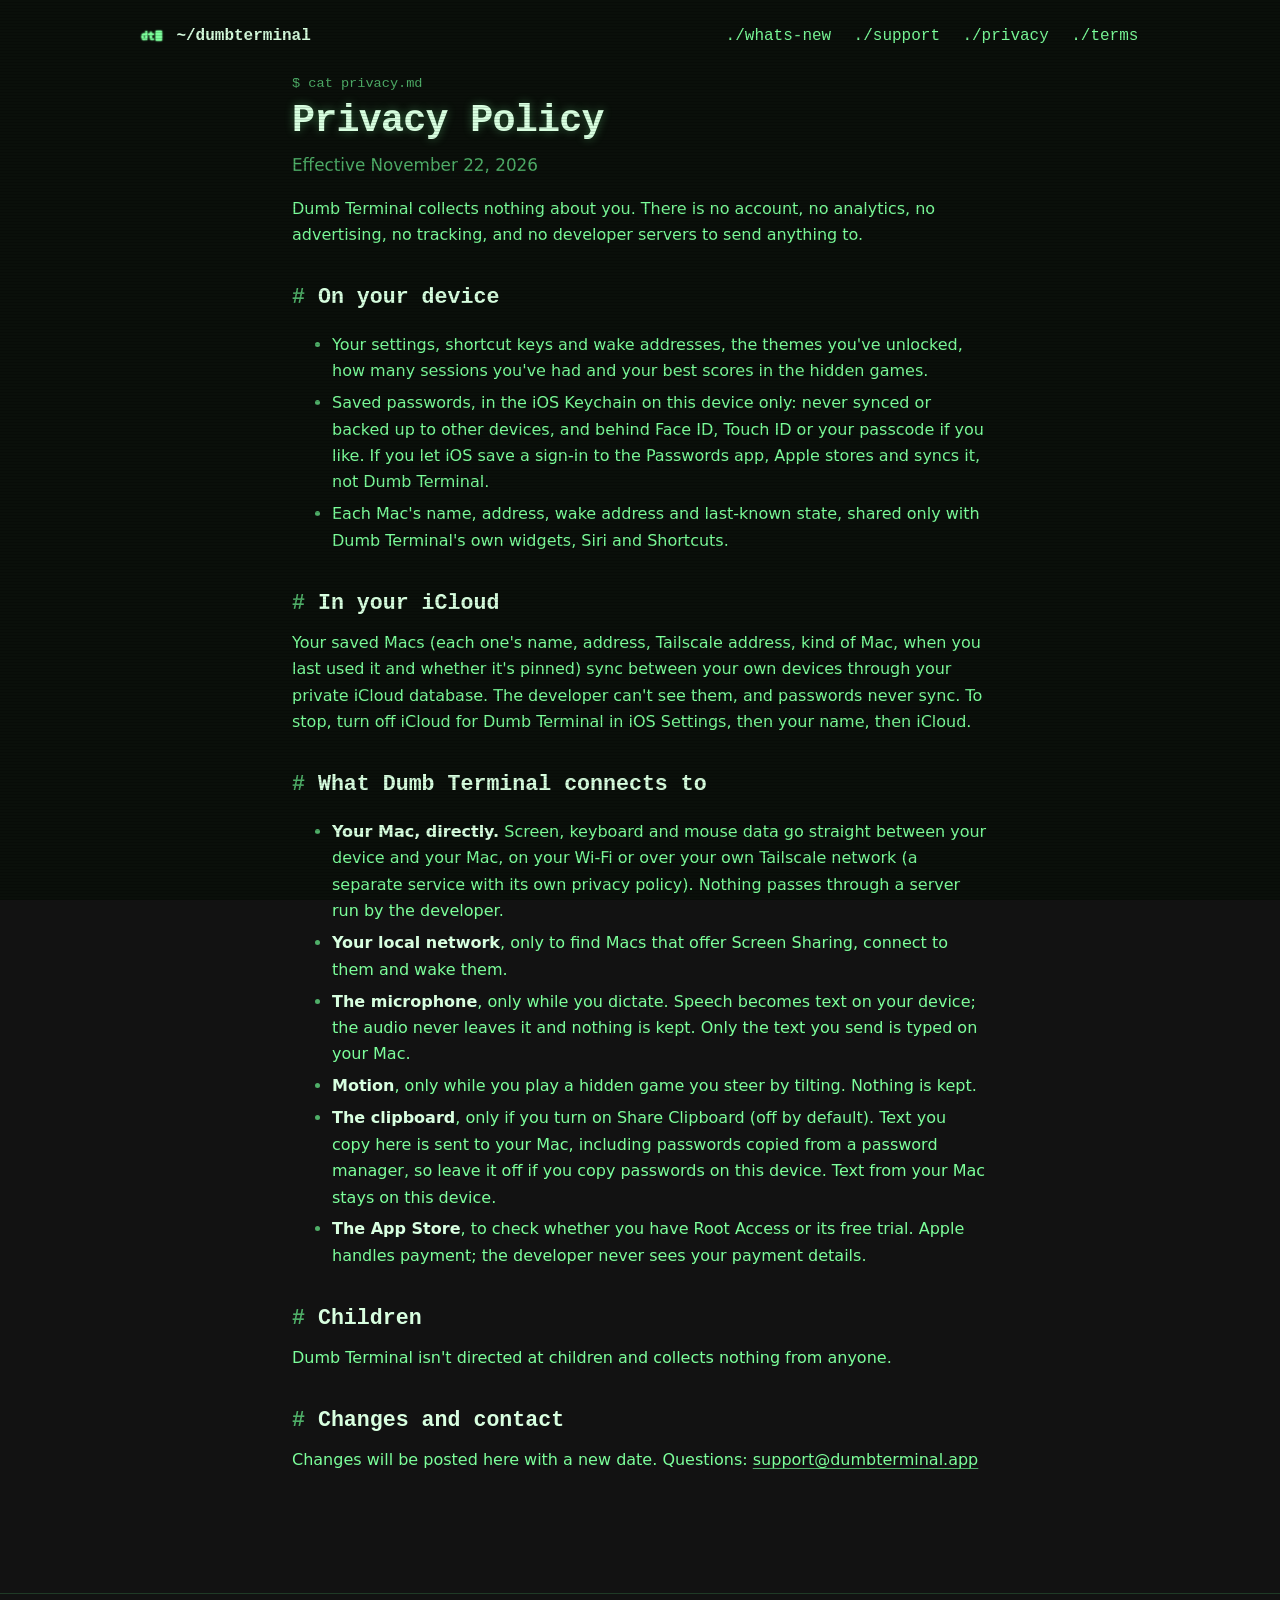
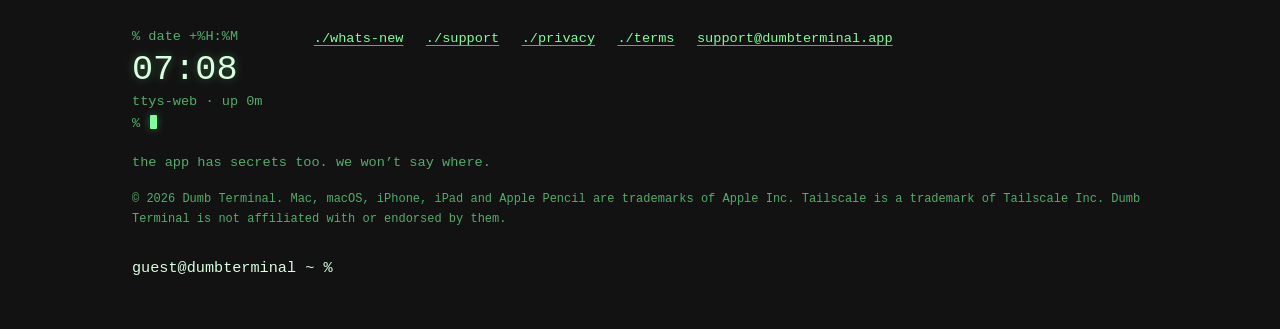
==== commit 8221db45: "Screenshots, the prompt at the end of the page, old eggs, odd pointer and sweep; shorter privacy and" ====
--- a/privacy/index.html
+++ b/privacy/index.html
@@ -42,70 +42,28 @@
 <p class="cmd">$ cat privacy.md</p>
 <h1>Privacy Policy</h1>
 <p class="lead">Effective November 22, 2026</p>
-<p>Dumb Terminal lets you view and control your own Mac from an iPhone or iPad. It works without an account and without
-collecting anything about you. Nothing you do in Dumb Terminal is sent to the developer.</p>
-
-<h2>What Dumb Terminal does not do</h2>
+<p>Dumb Terminal collects nothing about you. There is no account, no analytics, no advertising, no tracking, and no developer servers to send anything to.</p>
+<h2>On your device</h2>
 <ul>
-<li>It has no accounts, analytics, advertising or tracking.</li>
-<li>It does not sell or share information about you, and it does not send anything to servers run by the
-developer: there are none.</li>
-<li>It does not use your location, contacts, photos or camera. It uses the microphone only while you dictate (see below).</li>
+<li>Your settings, shortcut keys and wake addresses, the themes you've unlocked, how many sessions you've had and your best scores in the hidden games.</li>
+<li>Saved passwords, in the iOS Keychain on this device only: never synced or backed up to other devices, and behind Face ID, Touch ID or your passcode if you like. If you let iOS save a sign-in to the Passwords app, Apple stores and syncs it, not Dumb Terminal.</li>
+<li>Each Mac's name, address, wake address and last-known state, shared only with Dumb Terminal's own widgets, Siri and Shortcuts.</li>
 </ul>
-
-<h2>What stays on your device</h2>
-<ul>
-<li><strong>Settings.</strong> Your preferences, your shortcut keys, the wake addresses you enter, how many sessions you
-have had and your best scores in the hidden games are stored on your device only.</li>
-<li><strong>Saved Macs, through your own iCloud.</strong> The Macs you save (each one's name, address, Tailscale
-address, kind of Mac, when you last used it and whether it is pinned) are kept on your device and, if you are signed
-in to iCloud, synced between your own devices through your private iCloud database. They are stored by Apple in your
-iCloud account; the developer cannot see them. Passwords are never synced (see below). To stop syncing, turn off
-iCloud for Dumb Terminal in iOS Settings, then your name, then iCloud.</li>
-<li><strong>Widgets, Siri and Shortcuts.</strong> So that widgets can show your Macs and Siri and Shortcuts can wake,
-check or open them by name, Dumb Terminal keeps each Mac's name, last-known state, address and wake address in storage
-shared with its own widgets, on this device only.</li>
-<li><strong>Passwords.</strong> If you choose to save a sign-in in Dumb Terminal, it is kept in the iOS Keychain, on this
-device only. It is marked "this device only" so it is not synced to iCloud or included in backups to other devices.
-You can require Face ID, Touch ID or your passcode before a saved password is used.</li>
-<li><strong>Apple Passwords.</strong> iOS may also offer to save a sign-in you type into Dumb Terminal to the Passwords
-app. If you accept, Apple stores it and, depending on your settings, syncs it with iCloud Keychain. That is handled
-by Apple, not by Dumb Terminal or its developer, and you can manage or delete it in Passwords.</li>
-</ul>
-
-<h2>Purchases</h2>
-<p>Root Access (which includes Away Access) and the free trial of Away Access are sold by Apple as one-time in-app
-purchases. Dumb Terminal asks the App Store
-on your device whether you have them; the developer does not receive your payment details, and Dumb Terminal does not
-send your purchases anywhere.</p>
-
+<h2>In your iCloud</h2>
+<p>Your saved Macs (each one's name, address, Tailscale address, kind of Mac, when you last used it and whether it's pinned) sync between your own devices through your private iCloud database. The developer can't see them, and passwords never sync. To stop, turn off iCloud for Dumb Terminal in iOS Settings, then your name, then iCloud.</p>
 <h2>What Dumb Terminal connects to</h2>
 <ul>
-<li><strong>Your Mac.</strong> Screen, keyboard and mouse data go directly between your device and your Mac, over your
-local network or over a private network you run yourself, such as Tailscale. They never pass through a server
-operated by the developer. Tailscale is a separate service with its own privacy policy.</li>
-<li><strong>Local network access.</strong> iOS asks permission before an app can find devices on your Wi-Fi. Dumb Terminal
-uses it only to find Macs that offer Screen Sharing and to connect to them.</li>
-<li><strong>Dictation (optional).</strong> When you tap the microphone above the keyboard, Dumb Terminal listens and turns
-your speech into text with Apple's speech recognition running on your device only: the audio never leaves your
-iPhone or iPad, and neither the audio nor the text is stored or sent anywhere. Only the text you choose to send is
-typed into your Mac. If on-device recognition isn't available for your language, dictation is not offered.</li>
-<li><strong>Clipboard (optional, off by default).</strong> If you turn on Share Clipboard, copied text is sent
-directly to your Mac and text copied on your Mac is placed on this device's clipboard, marked local-only so iOS
-does not pass it on to your other devices through Universal Clipboard. While it is on, Dumb Terminal's connection library
-sends whatever text is on this device's clipboard to your Mac, including passwords copied from a password manager,
-so leave it off if you copy passwords on this device.</li>
+<li><strong>Your Mac, directly.</strong> Screen, keyboard and mouse data go straight between your device and your Mac, on your Wi-Fi or over your own Tailscale network (a separate service with its own privacy policy). Nothing passes through a server run by the developer.</li>
+<li><strong>Your local network</strong>, only to find Macs that offer Screen Sharing, connect to them and wake them.</li>
+<li><strong>The microphone</strong>, only while you dictate. Speech becomes text on your device; the audio never leaves it and nothing is kept. Only the text you send is typed on your Mac.</li>
+<li><strong>Motion</strong>, only while you play a hidden game you steer by tilting. Nothing is kept.</li>
+<li><strong>The clipboard</strong>, only if you turn on Share Clipboard (off by default). Text you copy here is sent to your Mac, including passwords copied from a password manager, so leave it off if you copy passwords on this device. Text from your Mac stays on this device.</li>
+<li><strong>The App Store</strong>, to check whether you have Root Access or its free trial. Apple handles payment; the developer never sees your payment details.</li>
 </ul>
-
 <h2>Children</h2>
-<p>Dumb Terminal is not directed at children and does not knowingly collect personal information from them.</p>
-
-<h2>Changes</h2>
-<p>If this policy changes, the new version will be published at this address with a new effective date.</p>
-
-<h2>Contact</h2>
-<p><a href="mailto:support@dumbterminal.app">support@dumbterminal.app</a></p>
-
+<p>Dumb Terminal isn't directed at children and collects nothing from anyone.</p>
+<h2>Changes and contact</h2>
+<p>Changes will be posted here with a new date. Questions: <a href="/support/" data-mail="support">support [at] dumbterminal [dot] app</a></p>
 </main>
 
 <footer class="foot">
@@ -121,10 +79,11 @@
       <a href="/support/">./support</a>
       <a href="/privacy/">./privacy</a>
       <a href="/terms/">./terms</a>
-      <a href="mailto:support@dumbterminal.app">support@dumbterminal.app</a>
+      <a href="/support/" data-mail="support">support [at] dumbterminal [dot] app</a>
     </nav>
     <p class="secret">the app has secrets too. we won’t say where.</p>
     <p class="legal">© 2026 Dumb Terminal. Mac, macOS, iPhone, iPad and Apple Pencil are trademarks of Apple Inc. Tailscale is a trademark of Tailscale Inc. Dumb Terminal is not affiliated with or endorsed by them.</p>
+    <p class="tail" data-tail aria-hidden="true">guest@dumbterminal ~ % <span class="cursor"></span></p>
   </div>
 </footer>
 </body>
--- a/style.css
+++ b/style.css
@@ -302,3 +302,71 @@
 @keyframes tube-light { 0% { opacity: 1; clip-path: inset(49.5% 0 49.5% 0); } 100% { opacity: 0; clip-path: inset(0 0 0 0); } }
 .trail { position: fixed; z-index: 96; width: 7px; height: 7px; margin: -3px 0 0 -3px; border-radius: 50%; pointer-events: none;
          background: #FF3CC8; box-shadow: 0 0 8px #FF3CC8, 0 0 3px #3CF2FF; transition: opacity 0.35s, transform 0.35s; }
+
+/* ---- Screenshots: a phone frame, the decrypt on the home screen, the slow modem, the channel-flip TV ---- */
+.split { max-width: 50rem; display: grid; grid-template-columns: 1fr auto; gap: 1.5rem 2.5rem; align-items: center; margin-top: 2.2rem; }
+@media (max-width: 640px) { .split { grid-template-columns: 1fr; justify-items: center; } .split .term { justify-self: stretch; } }
+.term p { font-family: var(--mono); font-size: 0.9rem; margin: 0 0 0.35rem; }
+.term p:last-child { font-family: var(--body); font-size: 1rem; margin-top: 1rem; max-width: 30rem; }
+.phone { position: relative; margin: 0; width: clamp(200px, 62vw, 240px); aspect-ratio: 540 / 1174; border-radius: 32px; overflow: hidden;
+         border: 3px solid var(--line); background: #000; box-shadow: 0 0 40px color-mix(in srgb, var(--text) 16%, transparent); }
+.phone img, .tv-screen img { width: 100%; height: 100%; object-fit: cover; }
+.scramble { position: absolute; inset: 0; margin: 0; padding: 6px 8px; background: var(--bg); color: var(--accent);
+            font: 11px/13px var(--mono); white-space: pre; overflow: hidden; }
+.scan { position: absolute; left: 0; right: 0; height: 2px; background: var(--text); box-shadow: 0 0 12px 3px var(--text); }
+.modem-cover { position: absolute; left: 0; right: 0; bottom: 0; background: repeating-linear-gradient(0deg, var(--bg) 0 3px, var(--panel) 3px 6px); }
+.modem-bar { position: absolute; left: 0; height: 4px; background: var(--accent); }
+
+.tv-row { display: grid; grid-template-columns: auto 1fr; gap: 1.5rem 2.5rem; align-items: center; margin-top: 2rem; }
+@media (max-width: 700px) { .tv-row { grid-template-columns: 1fr; justify-items: center; } .channels { justify-self: stretch; } }
+.tv { position: relative; background: var(--panel); border: 2px solid var(--line); border-radius: 24px; padding: 16px 58px 16px 16px; }
+.tv-screen { position: relative; width: clamp(180px, 56vw, 240px); aspect-ratio: 540 / 1174; border-radius: 26px / 16px; overflow: hidden; background: #000; }
+.tv-screen::after { content: ""; position: absolute; inset: 0; pointer-events: none;
+  background: repeating-linear-gradient(0deg, rgba(0, 0, 0, 0.3) 0 2px, transparent 2px 4px), radial-gradient(ellipse at center, transparent 55%, rgba(0, 0, 0, 0.55)); }
+.tv-static { position: absolute; inset: 0; width: 100%; height: 100%; image-rendering: pixelated; opacity: 0; }
+.tv.tuning .tv-static, .tv.ch0 .tv-static { opacity: 1; }
+.tv.roll img { animation: roll 0.34s steps(6); }
+@keyframes roll { from { transform: translateY(-14%); filter: brightness(1.8); } to { transform: none; filter: none; } }
+.tv-card { position: absolute; inset: 0; display: none; flex-direction: column; align-items: center; justify-content: center; gap: 0.8rem;
+  font: 1rem var(--mono); color: var(--bg); text-transform: uppercase;
+  background: linear-gradient(90deg, var(--bright) 0 16%, var(--text) 16% 33%, var(--accent) 33% 50%, var(--dim) 50% 67%, var(--line) 67% 84%, var(--panel) 84%); }
+.tv-card span { background: var(--bg); color: var(--text); padding: 0.2rem 0.5rem; }
+.tv-card .tv-card-box { border: 2px solid var(--text); text-transform: none; }
+.tv.found .tv-card { display: flex; }
+.tv-ch { position: absolute; top: 10px; right: 14px; z-index: 2; font: 1.25rem var(--mono); color: var(--text); text-shadow: 0 0 8px var(--text); }
+.tv-knob { position: absolute; right: 12px; top: 30px; width: 34px; height: 34px; padding: 0; border-radius: 50%; border: 2px solid var(--dim);
+  background: var(--bg); transform: rotate(var(--turn, 0deg)); transition: transform 0.25s ease; }
+.tv-knob::before { content: ""; position: absolute; left: 50%; top: 3px; width: 2px; height: 12px; margin-left: -1px; background: var(--text); }
+.tv-knob:hover { border-color: var(--text); }
+.tv-dial { position: absolute; right: 16px; top: 84px; width: 26px; height: 26px; border-radius: 50%; border: 2px solid var(--line); }
+.channels { list-style: none; padding: 0; margin: 0; font-family: var(--mono); }
+.channels li { margin-bottom: 0.55rem; }
+.channels button { background: none; border: 0; padding: 0.1rem 0.35rem; color: var(--text); font: inherit; font-size: 0.95rem; }
+.channels button:hover, .channels button[aria-pressed="true"] { background: var(--text); color: var(--bg); }
+.channels .what { display: block; padding-left: 0.35rem; color: var(--dim); font: 0.9rem/1.4 var(--body); }
+@media (prefers-reduced-motion: reduce) { .tv.roll img { animation: none; } .tv-knob { transition: none; } }
+
+/* ---- The prompt at the end of the page, and the old-games panic ---- */
+.tail { grid-column: 1 / -1; margin: 0.6rem 0 0; font: 0.95rem/1.5 var(--mono); color: var(--text); }
+.tail .shell-log { max-height: 18rem; overflow-y: auto; padding: 0; white-space: pre-wrap; }
+.tail .shell-log .dim, .tail .shell-log .echo { color: var(--dim); }
+.tail .shell-log .err { color: var(--error); }
+.tail .shell-line { padding: 0; }
+.tail .ps1, .shell .ps1 { white-space: pre; }
+.glitch { animation: glitch 0.34s steps(2) 6; }
+@keyframes glitch {
+  0% { transform: translate(0); filter: none; }
+  50% { transform: translate(3px, -2px); filter: hue-rotate(80deg) contrast(1.4); }
+  100% { transform: translate(-2px, 1px); }
+}
+
+/* The occasional sweep down the screen (site.js). Never with Reduce Motion. */
+.sweep { position: fixed; left: 0; right: 0; top: 0; height: 3px; z-index: 95; pointer-events: none;
+  background: var(--bright); box-shadow: 0 0 10px 3px var(--text), 0 0 36px 10px color-mix(in srgb, var(--text) 45%, transparent);
+  animation: sweep 1.5s linear forwards; }
+.sweep::before { content: ""; position: absolute; left: 0; right: 0; bottom: 3px; height: 70px;
+  background: linear-gradient(to top, color-mix(in srgb, var(--text) 18%, transparent), transparent); }
+@keyframes sweep { 0% { transform: translateY(-80px); opacity: 0; } 6% { opacity: 1; } 94% { opacity: 1; } 100% { transform: translateY(100vh); opacity: 0; } }
+@media (prefers-reduced-motion: reduce) { .sweep { display: none; } }
+.foot-grid > * { min-width: 0; }
+.tail .shell-line input { width: 100%; }
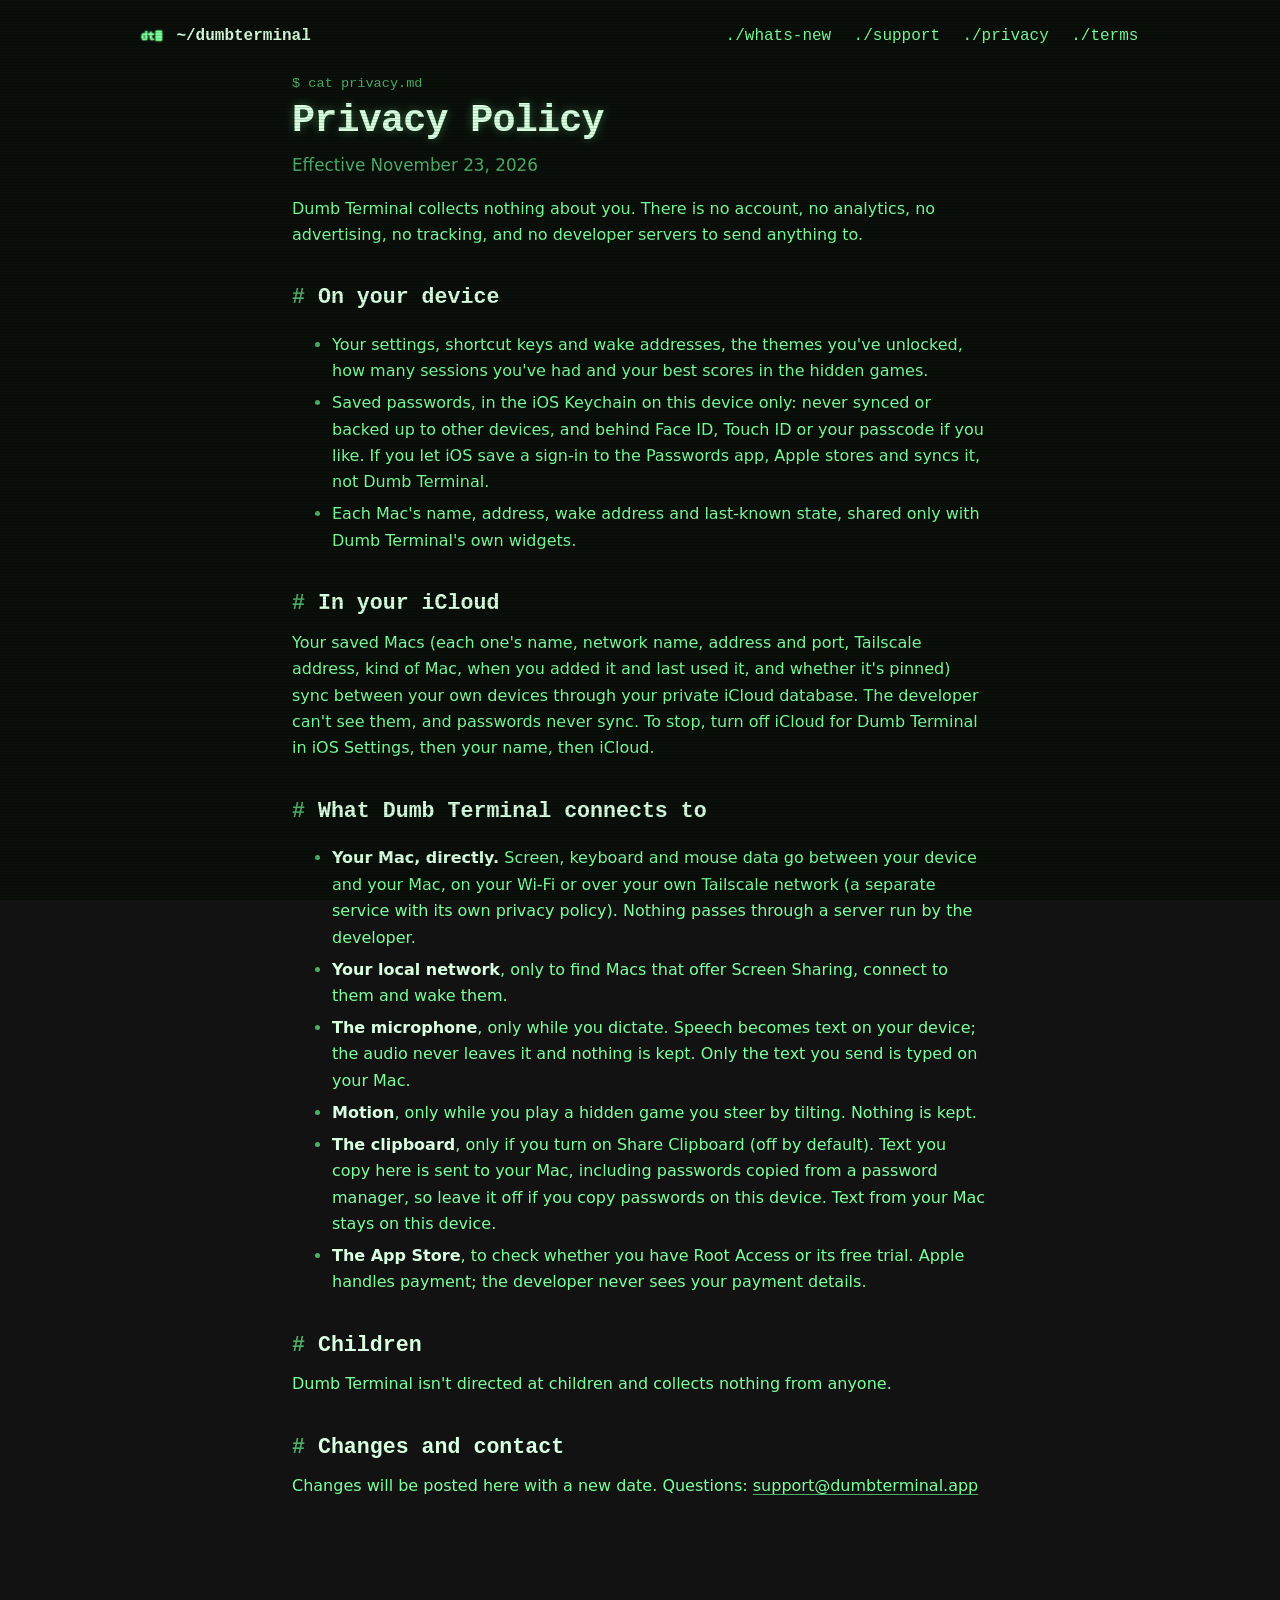
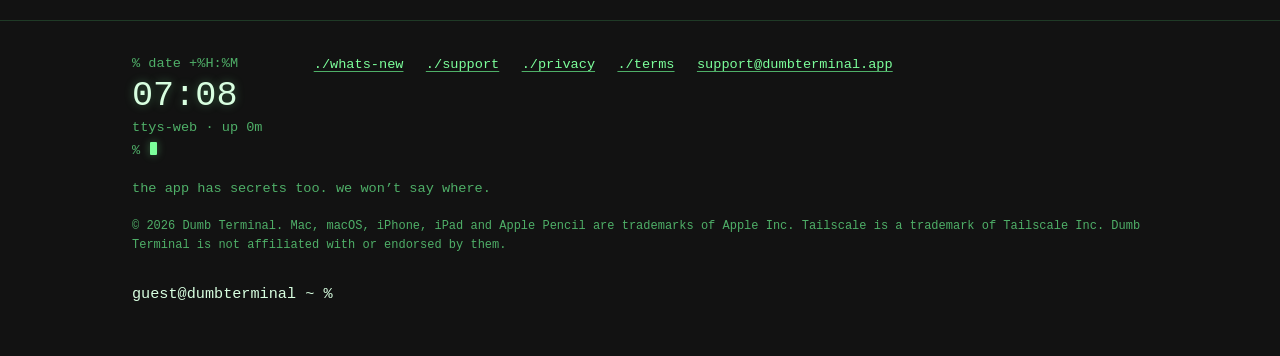
==== commit 66d45b56: "Deploy dumbterminal main 313cc50: beta button fix, app in the hero, share tags, 404, Phosphor screen" ====
--- a/privacy/index.html
+++ b/privacy/index.html
@@ -8,6 +8,18 @@
 <meta name="theme-color" content="#0A0F0A">
 <meta name="color-scheme" content="dark">
 <title>Dumb Terminal Privacy Policy</title>
+<meta name="description" content="What Dumb Terminal keeps on your device, what syncs through your own iCloud, and what it connects to.">
+<link rel="canonical" href="https://dumbterminal.app/privacy/">
+<meta property="og:type" content="website">
+<meta property="og:site_name" content="Dumb Terminal">
+<meta property="og:title" content="Dumb Terminal Privacy Policy">
+<meta property="og:description" content="What Dumb Terminal keeps on your device, what syncs through your own iCloud, and what it connects to.">
+<meta property="og:url" content="https://dumbterminal.app/privacy/">
+<meta property="og:image" content="https://dumbterminal.app/img/share.jpg">
+<meta property="og:image:width" content="1200">
+<meta property="og:image:height" content="630">
+<meta property="og:image:alt" content="Dumb Terminal: a Mac desktop on an iPad and an iPhone, each above a trackpad.">
+<meta name="twitter:card" content="summary_large_image">
 <link rel="icon" href="/img/icon.png">
 <link rel="stylesheet" href="/style.css">
 <script src="/theme-boot.js"></script>
@@ -41,19 +53,19 @@
 <main id="main" class="wrap doc">
 <p class="cmd">$ cat privacy.md</p>
 <h1>Privacy Policy</h1>
-<p class="lead">Effective November 22, 2026</p>
+<p class="lead">Effective November 23, 2026</p>
 <p>Dumb Terminal collects nothing about you. There is no account, no analytics, no advertising, no tracking, and no developer servers to send anything to.</p>
 <h2>On your device</h2>
 <ul>
 <li>Your settings, shortcut keys and wake addresses, the themes you've unlocked, how many sessions you've had and your best scores in the hidden games.</li>
 <li>Saved passwords, in the iOS Keychain on this device only: never synced or backed up to other devices, and behind Face ID, Touch ID or your passcode if you like. If you let iOS save a sign-in to the Passwords app, Apple stores and syncs it, not Dumb Terminal.</li>
-<li>Each Mac's name, address, wake address and last-known state, shared only with Dumb Terminal's own widgets, Siri and Shortcuts.</li>
+<li>Each Mac's name, address, wake address and last-known state, shared only with Dumb Terminal's own widgets.</li>
 </ul>
 <h2>In your iCloud</h2>
-<p>Your saved Macs (each one's name, address, Tailscale address, kind of Mac, when you last used it and whether it's pinned) sync between your own devices through your private iCloud database. The developer can't see them, and passwords never sync. To stop, turn off iCloud for Dumb Terminal in iOS Settings, then your name, then iCloud.</p>
+<p>Your saved Macs (each one's name, network name, address and port, Tailscale address, kind of Mac, when you added it and last used it, and whether it's pinned) sync between your own devices through your private iCloud database. The developer can't see them, and passwords never sync. To stop, turn off iCloud for Dumb Terminal in iOS Settings, then your name, then iCloud.</p>
 <h2>What Dumb Terminal connects to</h2>
 <ul>
-<li><strong>Your Mac, directly.</strong> Screen, keyboard and mouse data go straight between your device and your Mac, on your Wi-Fi or over your own Tailscale network (a separate service with its own privacy policy). Nothing passes through a server run by the developer.</li>
+<li><strong>Your Mac, directly.</strong> Screen, keyboard and mouse data go between your device and your Mac, on your Wi-Fi or over your own Tailscale network (a separate service with its own privacy policy). Nothing passes through a server run by the developer.</li>
 <li><strong>Your local network</strong>, only to find Macs that offer Screen Sharing, connect to them and wake them.</li>
 <li><strong>The microphone</strong>, only while you dictate. Speech becomes text on your device; the audio never leaves it and nothing is kept. Only the text you send is typed on your Mac.</li>
 <li><strong>Motion</strong>, only while you play a hidden game you steer by tilting. Nothing is kept.</li>
--- a/style.css
+++ b/style.css
@@ -23,6 +23,8 @@
 }
 
 * { box-sizing: border-box; }
+/* `hidden` always wins, even over a class that sets display (a hidden .button once showed on the live site). */
+[hidden] { display: none !important; }
 html { -webkit-text-size-adjust: 100%; scroll-behavior: smooth; }
 body {
   margin: 0; min-height: 100vh; overflow-x: hidden;
@@ -31,7 +33,9 @@
   font: 16px/1.65 var(--body);
 }
 @media (pointer: fine) {
-  body, a, button, summary, label { cursor: var(--cursor); }
+  body { cursor: var(--cursor); }
+  /* Things you can click keep the hand, in every theme, so they read as clickable. */
+  a, button, summary, label { cursor: pointer; }
   input, textarea { cursor: text; }
 }
 /* Faint scanlines over everything, like an old tube. */
@@ -88,9 +92,25 @@
   .nav-wide { display: flex; }
 }
 
-/* Hero */
-.hero { display: grid; grid-template-columns: 1.15fr 0.85fr; gap: 2.5rem; align-items: center; padding-top: 2.5rem; padding-bottom: 3rem; }
-@media (max-width: 860px) { .hero { grid-template-columns: 1fr; padding-top: 1rem; } }
+/* Hero: the words, then the app on an iPad and an iPhone. On a phone the devices sit between the headline and the
+   paragraph, so the first screen shows the app. */
+.hero { display: grid; grid-template-columns: 1.15fr 0.85fr; grid-template-areas: "copy devices" "more devices";
+        grid-template-rows: auto 1fr; column-gap: 2.5rem; align-items: end; padding-top: 2.5rem; padding-bottom: 3rem; }
+.hero-copy { grid-area: copy; }
+.hero-more { grid-area: more; align-self: start; position: relative; z-index: 1; } /* above the devices' shadow */
+@media (max-width: 860px) {
+  .hero { grid-template-columns: 1fr; grid-template-areas: "copy" "devices" "more"; grid-template-rows: none; padding-top: 1rem; }
+}
+.devices { grid-area: devices; align-self: center; position: relative; margin: 0 auto; width: min(100%, 22rem);
+           padding: 0 0 1.5rem 2.5rem; }
+@media (max-width: 860px) { .devices { width: min(100%, 19rem); margin: 0.8rem auto 1.4rem; padding: 0 0 1.2rem 2rem; } }
+.device { margin: 0; background: #000; border: 3px solid var(--line); overflow: hidden;
+          box-shadow: 0 25px 60px rgba(0, 0, 0, 0.55), 0 0 36px color-mix(in srgb, var(--text) 14%, transparent); }
+.device img { display: block; width: 100%; height: auto; }
+.device.ipad { border-radius: 20px; }
+.device.iphone { position: absolute; left: 0; bottom: 0; width: 38%; border-radius: 22px; }
+/* The open iPhone Duo, when its screenshot exists: front right, opposite the iPhone. */
+.device.duo { position: absolute; right: -6%; bottom: 0; width: 46%; border-radius: 16px; }
 .boot { margin: 0 0 1rem; min-height: 0; color: var(--dim); font-size: 0.85rem; line-height: 1.55; white-space: pre-wrap; }
 .boot:empty { display: none; }
 .boot .hi { color: var(--text); }
@@ -108,7 +128,9 @@
 .store img { height: 50px; width: auto; margin-bottom: 0.6rem; }
 .note { font-size: 0.82rem; }
 
-/* The toy: a tiny Mac above a dashed trackpad */
+/* The toy: a tiny Mac above a dashed trackpad, under man dumbterminal */
+.try { margin: 1.6rem 0 0.4rem; }
+.try > .dim { font-family: var(--mono); font-size: 0.85rem; margin: 0 0 0.8rem; text-align: center; }
 .toy { display: flex; flex-direction: column; align-items: center; user-select: none; -webkit-user-select: none; }
 .mini { width: min(100%, 22rem); background: var(--panel); border: 1px solid var(--line); border-radius: 12px; overflow: hidden;
         box-shadow: 0 25px 60px rgba(0, 0, 0, 0.55), 0 0 30px color-mix(in srgb, var(--accent) 12%, transparent); }
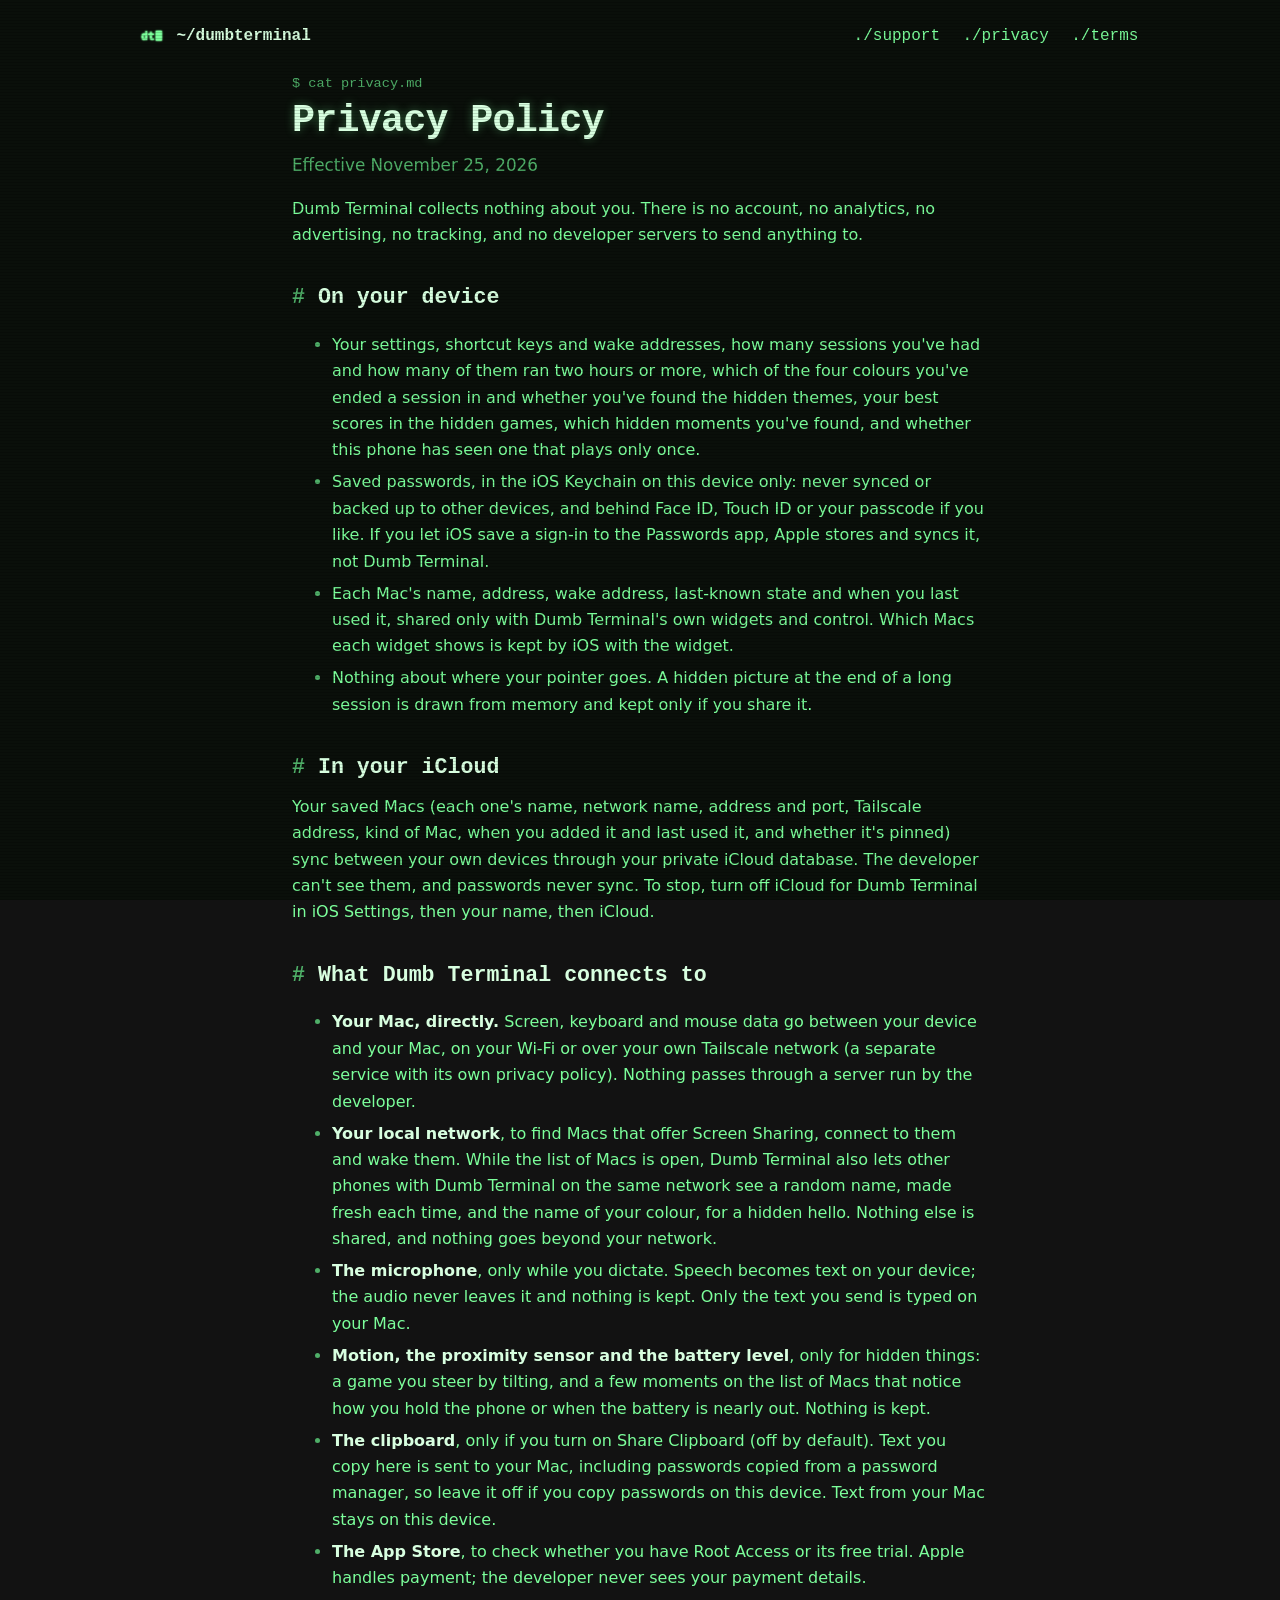
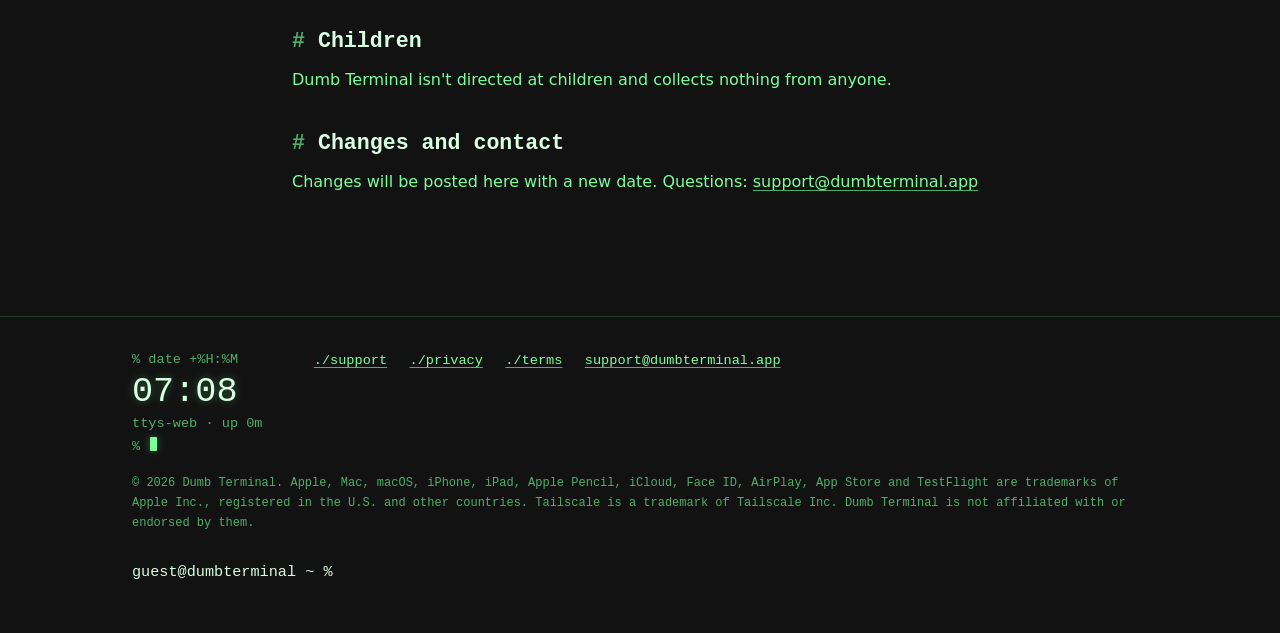
==== commit 659bbdbc: "Deploy site from dumbterminal main 6a9162f: launch-ready site, no What's new Co-Authored-By: Claude " ====
--- a/privacy/index.html
+++ b/privacy/index.html
@@ -34,7 +34,6 @@
 <header class="top wrap">
   <a class="brand" href="/"><img src="/img/icon.png" alt="" width="30" height="30"><span>~/dumbterminal</span></a>
   <nav class="nav-wide" aria-label="Site">
-    <a href="/releases/">./whats-new</a>
     <a href="/support/">./support</a>
     <a href="/privacy/" aria-current="page">./privacy</a>
     <a href="/terms/">./terms</a>
@@ -42,7 +41,6 @@
   <details class="menu">
     <summary>menu</summary>
     <nav class="nav" aria-label="Site menu">
-      <a href="/releases/">./whats-new</a>
       <a href="/support/">./support</a>
       <a href="/privacy/" aria-current="page">./privacy</a>
       <a href="/terms/">./terms</a>
@@ -53,22 +51,23 @@
 <main id="main" class="wrap doc">
 <p class="cmd">$ cat privacy.md</p>
 <h1>Privacy Policy</h1>
-<p class="lead">Effective November 23, 2026</p>
+<p class="lead">Effective November 25, 2026</p>
 <p>Dumb Terminal collects nothing about you. There is no account, no analytics, no advertising, no tracking, and no developer servers to send anything to.</p>
 <h2>On your device</h2>
 <ul>
-<li>Your settings, shortcut keys and wake addresses, the themes you've unlocked, how many sessions you've had and your best scores in the hidden games.</li>
+<li>Your settings, shortcut keys and wake addresses, how many sessions you've had and how many of them ran two hours or more, which of the four colours you've ended a session in and whether you've found the hidden themes, your best scores in the hidden games, which hidden moments you've found, and whether this phone has seen one that plays only once.</li>
 <li>Saved passwords, in the iOS Keychain on this device only: never synced or backed up to other devices, and behind Face ID, Touch ID or your passcode if you like. If you let iOS save a sign-in to the Passwords app, Apple stores and syncs it, not Dumb Terminal.</li>
-<li>Each Mac's name, address, wake address and last-known state, shared only with Dumb Terminal's own widgets.</li>
+<li>Each Mac's name, address, wake address, last-known state and when you last used it, shared only with Dumb Terminal's own widgets and control. Which Macs each widget shows is kept by iOS with the widget.</li>
+<li>Nothing about where your pointer goes. A hidden picture at the end of a long session is drawn from memory and kept only if you share it.</li>
 </ul>
 <h2>In your iCloud</h2>
 <p>Your saved Macs (each one's name, network name, address and port, Tailscale address, kind of Mac, when you added it and last used it, and whether it's pinned) sync between your own devices through your private iCloud database. The developer can't see them, and passwords never sync. To stop, turn off iCloud for Dumb Terminal in iOS Settings, then your name, then iCloud.</p>
 <h2>What Dumb Terminal connects to</h2>
 <ul>
 <li><strong>Your Mac, directly.</strong> Screen, keyboard and mouse data go between your device and your Mac, on your Wi-Fi or over your own Tailscale network (a separate service with its own privacy policy). Nothing passes through a server run by the developer.</li>
-<li><strong>Your local network</strong>, only to find Macs that offer Screen Sharing, connect to them and wake them.</li>
+<li><strong>Your local network</strong>, to find Macs that offer Screen Sharing, connect to them and wake them. While the list of Macs is open, Dumb Terminal also lets other phones with Dumb Terminal on the same network see a random name, made fresh each time, and the name of your colour, for a hidden hello. Nothing else is shared, and nothing goes beyond your network.</li>
 <li><strong>The microphone</strong>, only while you dictate. Speech becomes text on your device; the audio never leaves it and nothing is kept. Only the text you send is typed on your Mac.</li>
-<li><strong>Motion</strong>, only while you play a hidden game you steer by tilting. Nothing is kept.</li>
+<li><strong>Motion, the proximity sensor and the battery level</strong>, only for hidden things: a game you steer by tilting, and a few moments on the list of Macs that notice how you hold the phone or when the battery is nearly out. Nothing is kept.</li>
 <li><strong>The clipboard</strong>, only if you turn on Share Clipboard (off by default). Text you copy here is sent to your Mac, including passwords copied from a password manager, so leave it off if you copy passwords on this device. Text from your Mac stays on this device.</li>
 <li><strong>The App Store</strong>, to check whether you have Root Access or its free trial. Apple handles payment; the developer never sees your payment details.</li>
 </ul>
@@ -87,14 +86,12 @@
       <p><span aria-hidden="true">% </span><button class="cursor" type="button" data-shell aria-label="Open the command line"></button></p>
     </div>
     <nav class="foot-links" aria-label="More">
-      <a href="/releases/">./whats-new</a>
       <a href="/support/">./support</a>
       <a href="/privacy/">./privacy</a>
       <a href="/terms/">./terms</a>
       <a href="/support/" data-mail="support">support [at] dumbterminal [dot] app</a>
     </nav>
-    <p class="secret">the app has secrets too. we won’t say where.</p>
-    <p class="legal">© 2026 Dumb Terminal. Mac, macOS, iPhone, iPad and Apple Pencil are trademarks of Apple Inc. Tailscale is a trademark of Tailscale Inc. Dumb Terminal is not affiliated with or endorsed by them.</p>
+    <p class="legal">© 2026 Dumb Terminal. Apple, Mac, macOS, iPhone, iPad, Apple Pencil, iCloud, Face ID, AirPlay, App Store and TestFlight are trademarks of Apple Inc., registered in the U.S. and other countries. Tailscale is a trademark of Tailscale Inc. Dumb Terminal is not affiliated with or endorsed by them.</p>
     <p class="tail" data-tail aria-hidden="true">guest@dumbterminal ~ % <span class="cursor"></span></p>
   </div>
 </footer>
--- a/style.css
+++ b/style.css
@@ -1,4 +1,4 @@
-/* Dumb Terminal's site. The default look is the app's Terminal theme; other themes override the variables on
+/* Dumb Terminal's site. The default look is the app's green terminal; the other colours override the variables on
    html[data-theme] (see the end of this file). Always dark: the terminal look is intentional. */
 :root {
   color-scheme: dark;
@@ -182,6 +182,8 @@
 .feature { padding: 0.9rem 0 0.9rem 1rem; border-left: 1px solid var(--line); }
 .feature h3::before { content: "> "; color: var(--dim); }
 .feature p { color: var(--dim); margin: 0; font-size: 0.95rem; }
+.eggs { margin: 1.6rem 0 0; color: var(--dim); }
+.eggs::before { content: "# "; }
 .private p { color: var(--dim); margin: 0; }
 
 /* Footer, with the Prompt Clock */
@@ -192,7 +194,7 @@
 .clock .time { font-size: 2.2rem; line-height: 1.2; color: var(--bright); text-shadow: 0 0 10px var(--glow); }
 .foot-links { display: flex; flex-wrap: wrap; gap: 0.3rem 1rem; align-content: start; }
 .foot-links a { padding: 0.1rem 0.2rem; }
-.secret, .legal { grid-column: 1 / -1; margin: 0; }
+.legal { grid-column: 1 / -1; margin: 0; }
 .legal { font-size: 0.75rem; }
 
 /* Documents: support, privacy, terms, what's new */
@@ -269,49 +271,33 @@
 .arcade-help { color: var(--dim); font-size: 0.78rem; margin: 0 0 0.8rem; }
 .arcade-quit { font-size: 0.8rem; padding: 0.3rem 0.8rem; color: var(--dim); }
 
-/* ---------- Unlockable themes (palettes from docs/terminal-theme-build-plan.md, raised to 4.5:1 where needed) ---------- */
-html[data-theme="basic"] {
-  --bg: #3E31A2; --bg-2: #3E31A2; --panel: #4B3FB4; --line: #7B71D6; --text: #D2CCFF; --dim: #C4BEFA; --bright: #FFFFFF;
-  --accent: #C8C2FA; --on-accent: #2A1F80; --warn: #FFF08A; --error: #FFB0A8; --glow: rgba(165, 156, 245, 0.3);
-  --radius: 0; --case: uppercase;
-  --cursor: url("data:image/svg+xml,%3Csvg xmlns='http://www.w3.org/2000/svg' width='24' height='34' shape-rendering='crispEdges'%3E%3Crect x='0' y='0' width='2' height='2' fill='#D2CCFF'/%3E%3Crect x='0' y='2' width='2' height='2' fill='#D2CCFF'/%3E%3Crect x='2' y='2' width='2' height='2' fill='#D2CCFF'/%3E%3Crect x='0' y='4' width='2' height='2' fill='#D2CCFF'/%3E%3Crect x='2' y='4' width='2' height='2' fill='#3E31A2'/%3E%3Crect x='4' y='4' width='2' height='2' fill='#D2CCFF'/%3E%3Crect x='0' y='6' width='2' height='2' fill='#D2CCFF'/%3E%3Crect x='2' y='6' width='2' height='2' fill='#3E31A2'/%3E%3Crect x='4' y='6' width='2' height='2' fill='#3E31A2'/%3E%3Crect x='6' y='6' width='2' height='2' fill='#D2CCFF'/%3E%3Crect x='0' y='8' width='2' height='2' fill='#D2CCFF'/%3E%3Crect x='2' y='8' width='2' height='2' fill='#3E31A2'/%3E%3Crect x='4' y='8' width='2' height='2' fill='#3E31A2'/%3E%3Crect x='6' y='8' width='2' height='2' fill='#3E31A2'/%3E%3Crect x='8' y='8' width='2' height='2' fill='#D2CCFF'/%3E%3Crect x='0' y='10' width='2' height='2' fill='#D2CCFF'/%3E%3Crect x='2' y='10' width='2' height='2' fill='#3E31A2'/%3E%3Crect x='4' y='10' width='2' height='2' fill='#3E31A2'/%3E%3Crect x='6' y='10' width='2' height='2' fill='#3E31A2'/%3E%3Crect x='8' y='10' width='2' height='2' fill='#3E31A2'/%3E%3Crect x='10' y='10' width='2' height='2' fill='#D2CCFF'/%3E%3Crect x='0' y='12' width='2' height='2' fill='#D2CCFF'/%3E%3Crect x='2' y='12' width='2' height='2' fill='#3E31A2'/%3E%3Crect x='4' y='12' width='2' height='2' fill='#3E31A2'/%3E%3Crect x='6' y='12' width='2' height='2' fill='#3E31A2'/%3E%3Crect x='8' y='12' width='2' height='2' fill='#3E31A2'/%3E%3Crect x='10' y='12' width='2' height='2' fill='#3E31A2'/%3E%3Crect x='12' y='12' width='2' height='2' fill='#D2CCFF'/%3E%3Crect x='0' y='14' width='2' height='2' fill='#D2CCFF'/%3E%3Crect x='2' y='14' width='2' height='2' fill='#3E31A2'/%3E%3Crect x='4' y='14' width='2' height='2' fill='#3E31A2'/%3E%3Crect x='6' y='14' width='2' height='2' fill='#3E31A2'/%3E%3Crect x='8' y='14' width='2' height='2' fill='#3E31A2'/%3E%3Crect x='10' y='14' width='2' height='2' fill='#3E31A2'/%3E%3Crect x='12' y='14' width='2' height='2' fill='#3E31A2'/%3E%3Crect x='14' y='14' width='2' height='2' fill='#D2CCFF'/%3E%3Crect x='0' y='16' width='2' height='2' fill='#D2CCFF'/%3E%3Crect x='2' y='16' width='2' height='2' fill='#3E31A2'/%3E%3Crect x='4' y='16' width='2' height='2' fill='#3E31A2'/%3E%3Crect x='6' y='16' width='2' height='2' fill='#3E31A2'/%3E%3Crect x='8' y='16' width='2' height='2' fill='#3E31A2'/%3E%3Crect x='10' y='16' width='2' height='2' fill='#3E31A2'/%3E%3Crect x='12' y='16' width='2' height='2' fill='#3E31A2'/%3E%3Crect x='14' y='16' width='2' height='2' fill='#3E31A2'/%3E%3Crect x='16' y='16' width='2' height='2' fill='#D2CCFF'/%3E%3Crect x='0' y='18' width='2' height='2' fill='#D2CCFF'/%3E%3Crect x='2' y='18' width='2' height='2' fill='#3E31A2'/%3E%3Crect x='4' y='18' width='2' height='2' fill='#3E31A2'/%3E%3Crect x='6' y='18' width='2' height='2' fill='#3E31A2'/%3E%3Crect x='8' y='18' width='2' height='2' fill='#3E31A2'/%3E%3Crect x='10' y='18' width='2' height='2' fill='#3E31A2'/%3E%3Crect x='12' y='18' width='2' height='2' fill='#3E31A2'/%3E%3Crect x='14' y='18' width='2' height='2' fill='#3E31A2'/%3E%3Crect x='16' y='18' width='2' height='2' fill='#3E31A2'/%3E%3Crect x='18' y='18' width='2' height='2' fill='#D2CCFF'/%3E%3Crect x='0' y='20' width='2' height='2' fill='#D2CCFF'/%3E%3Crect x='2' y='20' width='2' height='2' fill='#3E31A2'/%3E%3Crect x='4' y='20' width='2' height='2' fill='#3E31A2'/%3E%3Crect x='6' y='20' width='2' height='2' fill='#3E31A2'/%3E%3Crect x='8' y='20' width='2' height='2' fill='#3E31A2'/%3E%3Crect x='10' y='20' width='2' height='2' fill='#3E31A2'/%3E%3Crect x='12' y='20' width='2' height='2' fill='#D2CCFF'/%3E%3Crect x='14' y='20' width='2' height='2' fill='#D2CCFF'/%3E%3Crect x='16' y='20' width='2' height='2' fill='#D2CCFF'/%3E%3Crect x='18' y='20' width='2' height='2' fill='#D2CCFF'/%3E%3Crect x='20' y='20' width='2' height='2' fill='#D2CCFF'/%3E%3Crect x='0' y='22' width='2' height='2' fill='#D2CCFF'/%3E%3Crect x='2' y='22' width='2' height='2' fill='#3E31A2'/%3E%3Crect x='4' y='22' width='2' height='2' fill='#3E31A2'/%3E%3Crect x='6' y='22' width='2' height='2' fill='#D2CCFF'/%3E%3Crect x='8' y='22' width='2' height='2' fill='#3E31A2'/%3E%3Crect x='10' y='22' width='2' height='2' fill='#3E31A2'/%3E%3Crect x='12' y='22' width='2' height='2' fill='#D2CCFF'/%3E%3Crect x='0' y='24' width='2' height='2' fill='#D2CCFF'/%3E%3Crect x='2' y='24' width='2' height='2' fill='#3E31A2'/%3E%3Crect x='4' y='24' width='2' height='2' fill='#D2CCFF'/%3E%3Crect x='8' y='24' width='2' height='2' fill='#D2CCFF'/%3E%3Crect x='10' y='24' width='2' height='2' fill='#3E31A2'/%3E%3Crect x='12' y='24' width='2' height='2' fill='#3E31A2'/%3E%3Crect x='14' y='24' width='2' height='2' fill='#D2CCFF'/%3E%3Crect x='0' y='26' width='2' height='2' fill='#D2CCFF'/%3E%3Crect x='2' y='26' width='2' height='2' fill='#D2CCFF'/%3E%3Crect x='8' y='26' width='2' height='2' fill='#D2CCFF'/%3E%3Crect x='10' y='26' width='2' height='2' fill='#3E31A2'/%3E%3Crect x='12' y='26' width='2' height='2' fill='#3E31A2'/%3E%3Crect x='14' y='26' width='2' height='2' fill='#D2CCFF'/%3E%3Crect x='0' y='28' width='2' height='2' fill='#D2CCFF'/%3E%3Crect x='10' y='28' width='2' height='2' fill='#D2CCFF'/%3E%3Crect x='12' y='28' width='2' height='2' fill='#3E31A2'/%3E%3Crect x='14' y='28' width='2' height='2' fill='#3E31A2'/%3E%3Crect x='16' y='28' width='2' height='2' fill='#D2CCFF'/%3E%3Crect x='10' y='30' width='2' height='2' fill='#D2CCFF'/%3E%3Crect x='12' y='30' width='2' height='2' fill='#3E31A2'/%3E%3Crect x='14' y='30' width='2' height='2' fill='#3E31A2'/%3E%3Crect x='16' y='30' width='2' height='2' fill='#D2CCFF'/%3E%3Crect x='12' y='32' width='2' height='2' fill='#D2CCFF'/%3E%3Crect x='14' y='32' width='2' height='2' fill='#D2CCFF'/%3E%3C/svg%3E") 1 1, auto;
-}
-html[data-theme="basic"] body::before {
-  content: ""; position: fixed; inset: 0; pointer-events: none; z-index: 89;
-  border: clamp(8px, 2vw, 22px) solid #7B71D6;
-}
-html[data-theme="bios"] {
-  --bg: #0000AA; --bg-2: #0000AA; --panel: #0000AA; --line: #C8C8C8; --text: #C8C8C8; --dim: #B4B4F0; --bright: #FFFF55;
-  --accent: #FFFF55; --on-accent: #0000AA; --warn: #FFFF55; --error: #FF7777; --glow: transparent;
-  --radius: 0;
-  --cursor: url("data:image/svg+xml,%3Csvg xmlns='http://www.w3.org/2000/svg' width='14' height='22'%3E%3Crect x='1' y='1' width='12' height='20' fill='#FFFF55' stroke='#000055' stroke-width='2'/%3E%3C/svg%3E") 1 1, auto;
-}
-html[data-theme="bios"] .panel, html[data-theme="bios"] .step, html[data-theme="bios"] .shell, html[data-theme="bios"] .arcade-box { border-style: double; border-width: 3px; }
-html[data-theme="bios"] .top { background: #00AAAA; }
-html[data-theme="bios"] .top .brand, html[data-theme="bios"] .top .nav a, html[data-theme="bios"] .top summary { color: #000000; }
-html[data-theme="bios"] .top .nav a:hover, html[data-theme="bios"] .top .nav a:focus-visible { background: #000000; color: #00AAAA; }
-html[data-theme="bios"] body::after { background: none; }
-html[data-theme="neon"] {
-  --bg: #12002B; --bg-2: #2B0645; --panel: #1E0838; --line: #6A2A8A; --text: #F5E9FF; --dim: #C9A8F0; --bright: #FFFFFF;
-  --accent: #FF3CC8; --on-accent: #12002B; --warn: #FFD23F; --error: #FF8A80; --glow: rgba(255, 60, 200, 0.5);
-  --radius: 14px;
-  --cursor: url("data:image/svg+xml,%3Csvg xmlns='http://www.w3.org/2000/svg' width='24' height='32' viewBox='0 0 24 32'%3E%3Cpath d='M4 4v19l5-5 4 9 3-1.3-4-9h7z' fill='#FF3CC8' stroke='#3CF2FF' stroke-width='1.8' stroke-linejoin='round'/%3E%3C/svg%3E") 4 4, auto;
-}
-html[data-theme="neon"] h1 { text-shadow: 0 0 8px #3CF2FF, 0 0 22px #FF3CC8; }
-html[data-theme="neon"] body::before {
-  content: ""; position: fixed; left: -50%; right: -50%; bottom: 0; height: 45vh; z-index: -1; pointer-events: none; opacity: 0.28;
-  background-image: linear-gradient(#3CF2FF 1px, transparent 1px), linear-gradient(90deg, #FF3CC8 1px, transparent 1px);
-  background-size: 64px 40px; transform: perspective(320px) rotateX(62deg); transform-origin: bottom;
-}
-html[data-theme="lcd"] {
-  color-scheme: light;
-  --bg: #8B9A3A; --bg-2: #8B9A3A; --panel: #A7B652; --line: #1F2B0E; --text: #1F2B0E; --dim: #222E10; --bright: #1F2B0E;
-  --accent: #1F2B0E; --on-accent: #A7B652; --warn: #3C4B1A; --error: #5A1A0E; --glow: transparent;
-  --radius: 4px; --case: uppercase;
-  --cursor: url("data:image/svg+xml,%3Csvg xmlns='http://www.w3.org/2000/svg' width='26' height='26' shape-rendering='crispEdges'%3E%3Crect x='8' y='0' width='2' height='2' fill='#1F2B0E'/%3E%3Crect x='10' y='0' width='2' height='2' fill='#1F2B0E'/%3E%3Crect x='6' y='2' width='2' height='2' fill='#1F2B0E'/%3E%3Crect x='8' y='2' width='2' height='2' fill='#A7B652'/%3E%3Crect x='10' y='2' width='2' height='2' fill='#A7B652'/%3E%3Crect x='12' y='2' width='2' height='2' fill='#1F2B0E'/%3E%3Crect x='6' y='4' width='2' height='2' fill='#1F2B0E'/%3E%3Crect x='8' y='4' width='2' height='2' fill='#A7B652'/%3E%3Crect x='10' y='4' width='2' height='2' fill='#A7B652'/%3E%3Crect x='12' y='4' width='2' height='2' fill='#1F2B0E'/%3E%3Crect x='6' y='6' width='2' height='2' fill='#1F2B0E'/%3E%3Crect x='8' y='6' width='2' height='2' fill='#A7B652'/%3E%3Crect x='10' y='6' width='2' height='2' fill='#A7B652'/%3E%3Crect x='12' y='6' width='2' height='2' fill='#1F2B0E'/%3E%3Crect x='14' y='6' width='2' height='2' fill='#1F2B0E'/%3E%3Crect x='16' y='6' width='2' height='2' fill='#1F2B0E'/%3E%3Crect x='6' y='8' width='2' height='2' fill='#1F2B0E'/%3E%3Crect x='8' y='8' width='2' height='2' fill='#A7B652'/%3E%3Crect x='10' y='8' width='2' height='2' fill='#A7B652'/%3E%3Crect x='12' y='8' width='2' height='2' fill='#1F2B0E'/%3E%3Crect x='14' y='8' width='2' height='2' fill='#A7B652'/%3E%3Crect x='16' y='8' width='2' height='2' fill='#A7B652'/%3E%3Crect x='18' y='8' width='2' height='2' fill='#1F2B0E'/%3E%3Crect x='20' y='8' width='2' height='2' fill='#1F2B0E'/%3E%3Crect x='2' y='10' width='2' height='2' fill='#1F2B0E'/%3E%3Crect x='4' y='10' width='2' height='2' fill='#1F2B0E'/%3E%3Crect x='6' y='10' width='2' height='2' fill='#1F2B0E'/%3E%3Crect x='8' y='10' width='2' height='2' fill='#A7B652'/%3E%3Crect x='10' y='10' width='2' height='2' fill='#A7B652'/%3E%3Crect x='12' y='10' width='2' height='2' fill='#1F2B0E'/%3E%3Crect x='14' y='10' width='2' height='2' fill='#A7B652'/%3E%3Crect x='16' y='10' width='2' height='2' fill='#A7B652'/%3E%3Crect x='18' y='10' width='2' height='2' fill='#1F2B0E'/%3E%3Crect x='20' y='10' width='2' height='2' fill='#A7B652'/%3E%3Crect x='22' y='10' width='2' height='2' fill='#1F2B0E'/%3E%3Crect x='0' y='12' width='2' height='2' fill='#1F2B0E'/%3E%3Crect x='2' y='12' width='2' height='2' fill='#A7B652'/%3E%3Crect x='4' y='12' width='2' height='2' fill='#A7B652'/%3E%3Crect x='6' y='12' width='2' height='2' fill='#1F2B0E'/%3E%3Crect x='8' y='12' width='2' height='2' fill='#A7B652'/%3E%3Crect x='10' y='12' width='2' height='2' fill='#A7B652'/%3E%3Crect x='12' y='12' width='2' height='2' fill='#A7B652'/%3E%3Crect x='14' y='12' width='2' height='2' fill='#A7B652'/%3E%3Crect x='16' y='12' width='2' height='2' fill='#A7B652'/%3E%3Crect x='18' y='12' width='2' height='2' fill='#A7B652'/%3E%3Crect x='20' y='12' width='2' height='2' fill='#A7B652'/%3E%3Crect x='22' y='12' width='2' height='2' fill='#A7B652'/%3E%3Crect x='24' y='12' width='2' height='2' fill='#1F2B0E'/%3E%3Crect x='0' y='14' width='2' height='2' fill='#1F2B0E'/%3E%3Crect x='2' y='14' width='2' height='2' fill='#A7B652'/%3E%3Crect x='4' y='14' width='2' height='2' fill='#A7B652'/%3E%3Crect x='6' y='14' width='2' height='2' fill='#A7B652'/%3E%3Crect x='8' y='14' width='2' height='2' fill='#A7B652'/%3E%3Crect x='10' y='14' width='2' height='2' fill='#A7B652'/%3E%3Crect x='12' y='14' width='2' height='2' fill='#A7B652'/%3E%3Crect x='14' y='14' width='2' height='2' fill='#A7B652'/%3E%3Crect x='16' y='14' width='2' height='2' fill='#A7B652'/%3E%3Crect x='18' y='14' width='2' height='2' fill='#A7B652'/%3E%3Crect x='20' y='14' width='2' height='2' fill='#A7B652'/%3E%3Crect x='22' y='14' width='2' height='2' fill='#A7B652'/%3E%3Crect x='24' y='14' width='2' height='2' fill='#1F2B0E'/%3E%3Crect x='2' y='16' width='2' height='2' fill='#1F2B0E'/%3E%3Crect x='4' y='16' width='2' height='2' fill='#A7B652'/%3E%3Crect x='6' y='16' width='2' height='2' fill='#A7B652'/%3E%3Crect x='8' y='16' width='2' height='2' fill='#A7B652'/%3E%3Crect x='10' y='16' width='2' height='2' fill='#A7B652'/%3E%3Crect x='12' y='16' width='2' height='2' fill='#A7B652'/%3E%3Crect x='14' y='16' width='2' height='2' fill='#A7B652'/%3E%3Crect x='16' y='16' width='2' height='2' fill='#A7B652'/%3E%3Crect x='18' y='16' width='2' height='2' fill='#A7B652'/%3E%3Crect x='20' y='16' width='2' height='2' fill='#A7B652'/%3E%3Crect x='22' y='16' width='2' height='2' fill='#A7B652'/%3E%3Crect x='24' y='16' width='2' height='2' fill='#1F2B0E'/%3E%3Crect x='4' y='18' width='2' height='2' fill='#1F2B0E'/%3E%3Crect x='6' y='18' width='2' height='2' fill='#A7B652'/%3E%3Crect x='8' y='18' width='2' height='2' fill='#A7B652'/%3E%3Crect x='10' y='18' width='2' height='2' fill='#A7B652'/%3E%3Crect x='12' y='18' width='2' height='2' fill='#A7B652'/%3E%3Crect x='14' y='18' width='2' height='2' fill='#A7B652'/%3E%3Crect x='16' y='18' width='2' height='2' fill='#A7B652'/%3E%3Crect x='18' y='18' width='2' height='2' fill='#A7B652'/%3E%3Crect x='20' y='18' width='2' height='2' fill='#A7B652'/%3E%3Crect x='22' y='18' width='2' height='2' fill='#A7B652'/%3E%3Crect x='24' y='18' width='2' height='2' fill='#1F2B0E'/%3E%3Crect x='4' y='20' width='2' height='2' fill='#1F2B0E'/%3E%3Crect x='6' y='20' width='2' height='2' fill='#A7B652'/%3E%3Crect x='8' y='20' width='2' height='2' fill='#A7B652'/%3E%3Crect x='10' y='20' width='2' height='2' fill='#A7B652'/%3E%3Crect x='12' y='20' width='2' height='2' fill='#A7B652'/%3E%3Crect x='14' y='20' width='2' height='2' fill='#A7B652'/%3E%3Crect x='16' y='20' width='2' height='2' fill='#A7B652'/%3E%3Crect x='18' y='20' width='2' height='2' fill='#A7B652'/%3E%3Crect x='20' y='20' width='2' height='2' fill='#A7B652'/%3E%3Crect x='22' y='20' width='2' height='2' fill='#1F2B0E'/%3E%3Crect x='6' y='22' width='2' height='2' fill='#1F2B0E'/%3E%3Crect x='8' y='22' width='2' height='2' fill='#A7B652'/%3E%3Crect x='10' y='22' width='2' height='2' fill='#A7B652'/%3E%3Crect x='12' y='22' width='2' height='2' fill='#A7B652'/%3E%3Crect x='14' y='22' width='2' height='2' fill='#A7B652'/%3E%3Crect x='16' y='22' width='2' height='2' fill='#A7B652'/%3E%3Crect x='18' y='22' width='2' height='2' fill='#A7B652'/%3E%3Crect x='20' y='22' width='2' height='2' fill='#A7B652'/%3E%3Crect x='22' y='22' width='2' height='2' fill='#1F2B0E'/%3E%3Crect x='8' y='24' width='2' height='2' fill='#1F2B0E'/%3E%3Crect x='10' y='24' width='2' height='2' fill='#1F2B0E'/%3E%3Crect x='12' y='24' width='2' height='2' fill='#1F2B0E'/%3E%3Crect x='14' y='24' width='2' height='2' fill='#1F2B0E'/%3E%3Crect x='16' y='24' width='2' height='2' fill='#1F2B0E'/%3E%3Crect x='18' y='24' width='2' height='2' fill='#1F2B0E'/%3E%3Crect x='20' y='24' width='2' height='2' fill='#1F2B0E'/%3E%3C/svg%3E") 10 1, auto;
-}
-html[data-theme="lcd"] body::after { background-image: linear-gradient(rgba(31, 43, 14, 0.07) 1px, transparent 1px), linear-gradient(90deg, rgba(31, 43, 14, 0.07) 1px, transparent 1px); background-size: 4px 4px; }
-html[data-theme="lcd"] .doc p, html[data-theme="lcd"] .doc li, html[data-theme="lcd"] .sub, html[data-theme="lcd"] .feature p { font-weight: 500; }
+/* ---------- The app's other colours: the same terminal, only the colour changes (palettes from the app's
+   ThemeColours.swift, dark mode, on pure black). Red, yellow and blue are open to all; the rainbow is hidden. ---------- */
+html[data-theme="red"] {
+  --bg: #000000; --bg-2: #000000; --panel: #1C0F0E; --line: #3F1F1C; --text: #FF7A72; --dim: #D0625A; --bright: #FFE0DD;
+  --accent: #E5483F; --on-accent: #240504; --error: #FFFFFF; --glow: rgba(255, 122, 114, 0.35);
+  --cursor: url("data:image/svg+xml,%3Csvg xmlns='http://www.w3.org/2000/svg' width='20' height='28' viewBox='0 0 20 28'%3E%3Cpath d='M2 2v19l5-5 4 9 3-1.3-4-9h7z' fill='%230A0F0A' stroke='%23FF7A72' stroke-width='1.8' stroke-linejoin='round'/%3E%3C/svg%3E") 2 2, auto;
+}
+html[data-theme="yellow"] {
+  --bg: #000000; --bg-2: #000000; --panel: #1A170A; --line: #3A3418; --text: #FFE45C; --dim: #B9A445; --bright: #FFF6CC;
+  --accent: #E2C431; --on-accent: #241D00; --warn: #FFB15C; --glow: rgba(255, 228, 92, 0.35);
+  --cursor: url("data:image/svg+xml,%3Csvg xmlns='http://www.w3.org/2000/svg' width='20' height='28' viewBox='0 0 20 28'%3E%3Cpath d='M2 2v19l5-5 4 9 3-1.3-4-9h7z' fill='%230A0F0A' stroke='%23FFE45C' stroke-width='1.8' stroke-linejoin='round'/%3E%3C/svg%3E") 2 2, auto;
+}
+html[data-theme="blue"] {
+  --bg: #000000; --bg-2: #000000; --panel: #0C141C; --line: #1A2E40; --text: #6CC8FF; --dim: #4F92C2; --bright: #DDF2FF;
+  --accent: #3A9BE0; --on-accent: #041624; --glow: rgba(108, 200, 255, 0.35);
+  --cursor: url("data:image/svg+xml,%3Csvg xmlns='http://www.w3.org/2000/svg' width='20' height='28' viewBox='0 0 20 28'%3E%3Cpath d='M2 2v19l5-5 4 9 3-1.3-4-9h7z' fill='%230A0F0A' stroke='%236CC8FF' stroke-width='1.8' stroke-linejoin='round'/%3E%3C/svg%3E") 2 2, auto;
+}
+/* The rainbow: the old eight terminal colours, one for each kind of thing, and the headings run the spectrum. */
+html[data-theme="rainbow"] {
+  --bg: #000000; --bg-2: #000000; --panel: #0E0E16; --line: #2A2A3A; --text: #5CE8FF; --dim: #C77DFF; --bright: #FFFFFF;
+  --accent: #7CFF9B; --on-accent: #052414; --warn: #FFE45C; --error: #FF6B6B; --glow: rgba(199, 125, 255, 0.35);
+  --cursor: url("data:image/svg+xml,%3Csvg xmlns='http://www.w3.org/2000/svg' width='20' height='28' viewBox='0 0 20 28'%3E%3Cpath d='M2 2v19l5-5 4 9 3-1.3-4-9h7z' fill='%230A0F0A' stroke='%23C77DFF' stroke-width='1.8' stroke-linejoin='round'/%3E%3C/svg%3E") 2 2, auto;
+}
+html[data-theme="rainbow"] h1, html[data-theme="rainbow"] h2 {
+  background: linear-gradient(90deg, #FF6B6B, #FFA24C, #FFE45C, #7CFF9B, #5CE8FF, #6C9BFF, #C77DFF);
+  -webkit-background-clip: text; background-clip: text; color: transparent; text-shadow: none;
+}
 
 /* The tube switch: the picture collapses to a glowing line, then a dot, and comes back in the new theme. */
 .tube { position: fixed; inset: 0; z-index: 95; pointer-events: none; background: #000; opacity: 0; }
@@ -322,8 +308,6 @@
 @keyframes tube-dark { 0% { opacity: 0; } 40% { opacity: 1; } 100% { opacity: 1; } }
 @keyframes tube-line { 0% { opacity: 0; transform: scaleX(1); } 40% { opacity: 1; transform: scaleX(1); } 100% { opacity: 1; transform: scaleX(0.01); } }
 @keyframes tube-light { 0% { opacity: 1; clip-path: inset(49.5% 0 49.5% 0); } 100% { opacity: 0; clip-path: inset(0 0 0 0); } }
-.trail { position: fixed; z-index: 96; width: 7px; height: 7px; margin: -3px 0 0 -3px; border-radius: 50%; pointer-events: none;
-         background: #FF3CC8; box-shadow: 0 0 8px #FF3CC8, 0 0 3px #3CF2FF; transition: opacity 0.35s, transform 0.35s; }
 
 /* ---- Screenshots: a phone frame, the decrypt on the home screen, the slow modem, the channel-flip TV ---- */
 .split { max-width: 50rem; display: grid; grid-template-columns: 1fr auto; gap: 1.5rem 2.5rem; align-items: center; margin-top: 2.2rem; }
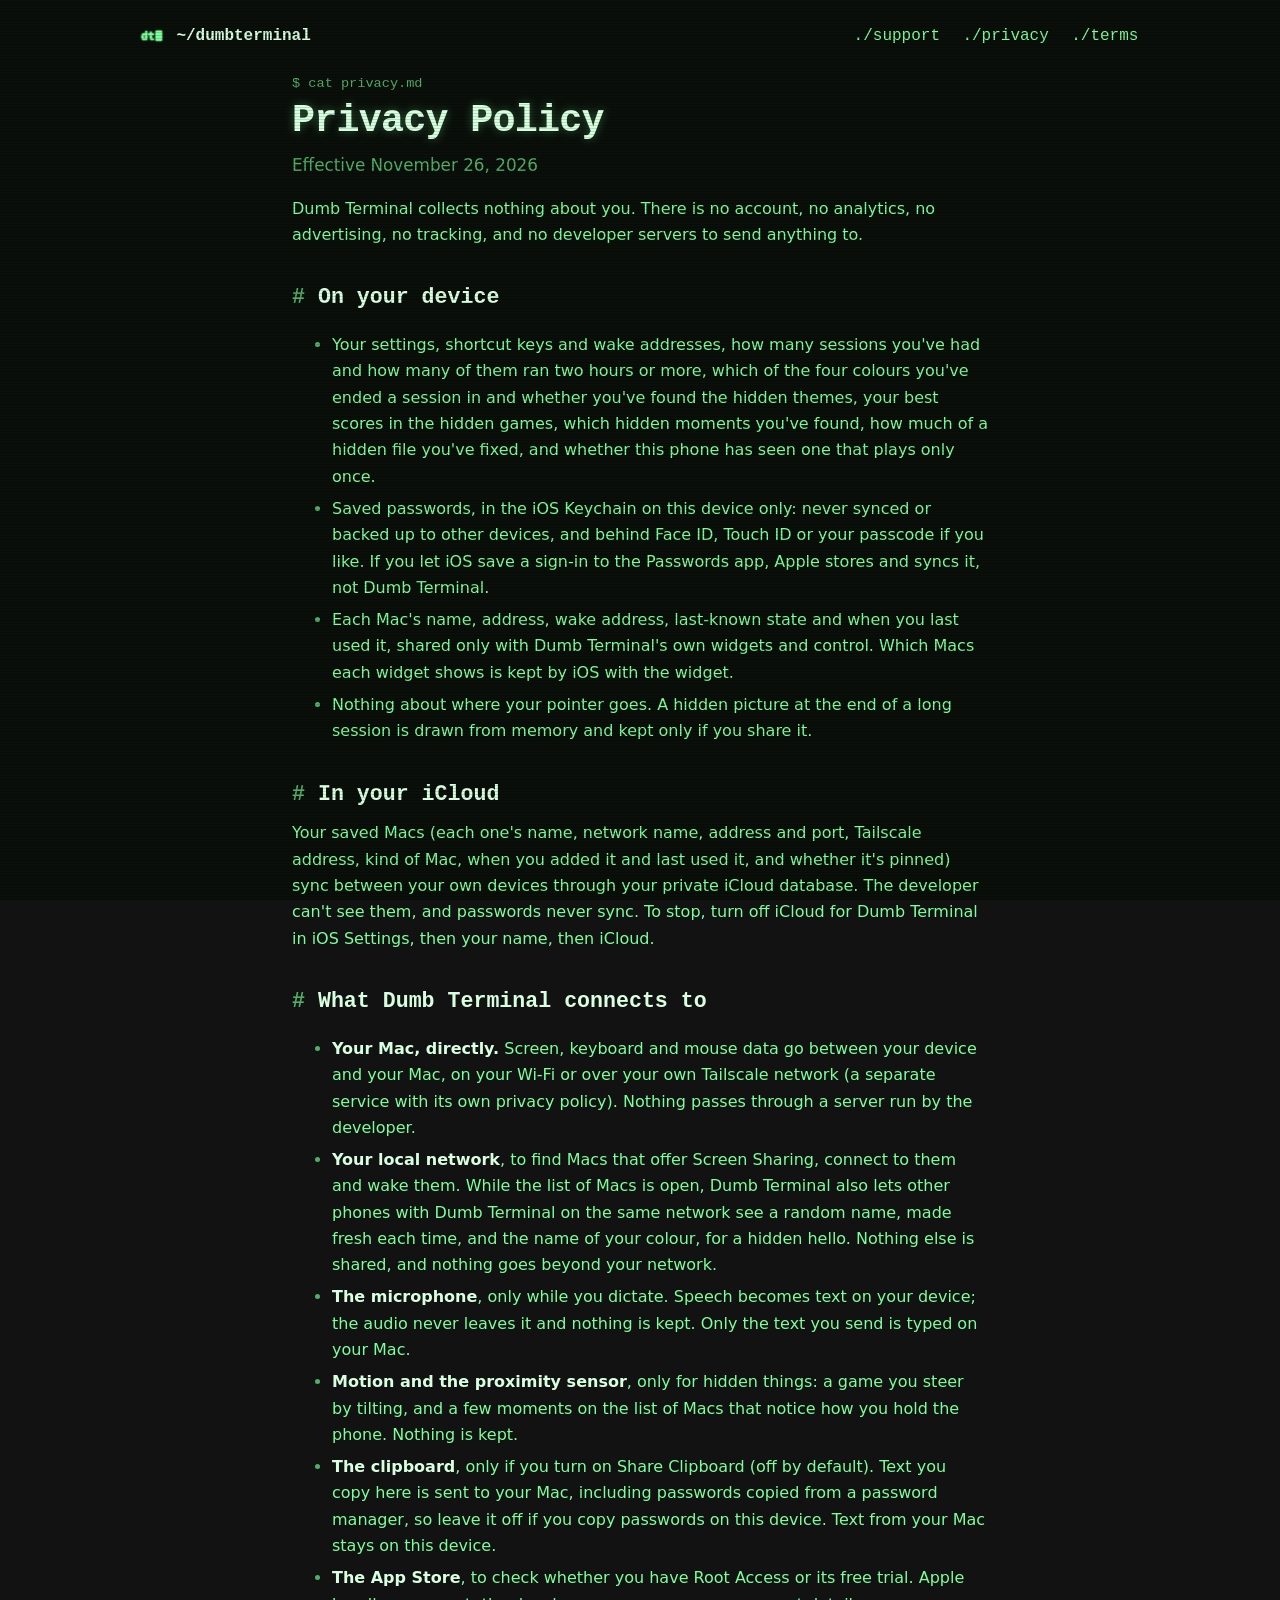
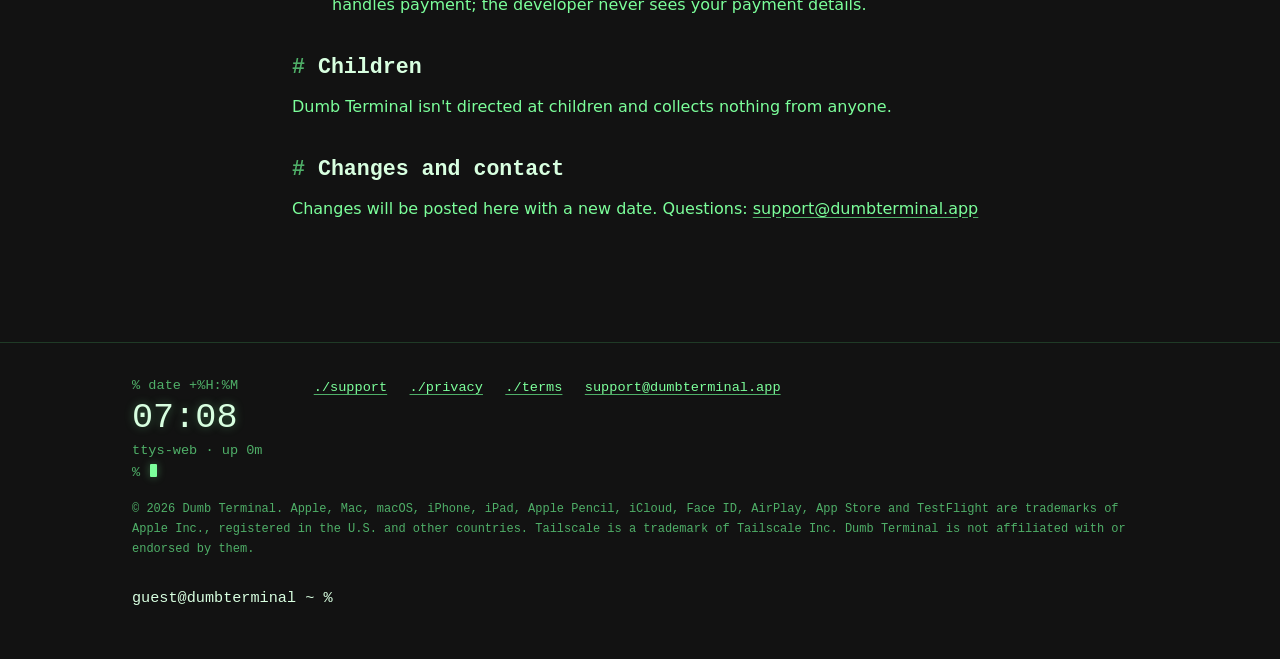
==== commit 51710866: "Deploy site from dumbterminal main 842525f: widgets, headlines, frames, secrets.txt, privacy update " ====
--- a/privacy/index.html
+++ b/privacy/index.html
@@ -51,11 +51,11 @@
 <main id="main" class="wrap doc">
 <p class="cmd">$ cat privacy.md</p>
 <h1>Privacy Policy</h1>
-<p class="lead">Effective November 25, 2026</p>
+<p class="lead">Effective November 26, 2026</p>
 <p>Dumb Terminal collects nothing about you. There is no account, no analytics, no advertising, no tracking, and no developer servers to send anything to.</p>
 <h2>On your device</h2>
 <ul>
-<li>Your settings, shortcut keys and wake addresses, how many sessions you've had and how many of them ran two hours or more, which of the four colours you've ended a session in and whether you've found the hidden themes, your best scores in the hidden games, which hidden moments you've found, and whether this phone has seen one that plays only once.</li>
+<li>Your settings, shortcut keys and wake addresses, how many sessions you've had and how many of them ran two hours or more, which of the four colours you've ended a session in and whether you've found the hidden themes, your best scores in the hidden games, which hidden moments you've found, how much of a hidden file you've fixed, and whether this phone has seen one that plays only once.</li>
 <li>Saved passwords, in the iOS Keychain on this device only: never synced or backed up to other devices, and behind Face ID, Touch ID or your passcode if you like. If you let iOS save a sign-in to the Passwords app, Apple stores and syncs it, not Dumb Terminal.</li>
 <li>Each Mac's name, address, wake address, last-known state and when you last used it, shared only with Dumb Terminal's own widgets and control. Which Macs each widget shows is kept by iOS with the widget.</li>
 <li>Nothing about where your pointer goes. A hidden picture at the end of a long session is drawn from memory and kept only if you share it.</li>
@@ -67,7 +67,7 @@
 <li><strong>Your Mac, directly.</strong> Screen, keyboard and mouse data go between your device and your Mac, on your Wi-Fi or over your own Tailscale network (a separate service with its own privacy policy). Nothing passes through a server run by the developer.</li>
 <li><strong>Your local network</strong>, to find Macs that offer Screen Sharing, connect to them and wake them. While the list of Macs is open, Dumb Terminal also lets other phones with Dumb Terminal on the same network see a random name, made fresh each time, and the name of your colour, for a hidden hello. Nothing else is shared, and nothing goes beyond your network.</li>
 <li><strong>The microphone</strong>, only while you dictate. Speech becomes text on your device; the audio never leaves it and nothing is kept. Only the text you send is typed on your Mac.</li>
-<li><strong>Motion, the proximity sensor and the battery level</strong>, only for hidden things: a game you steer by tilting, and a few moments on the list of Macs that notice how you hold the phone or when the battery is nearly out. Nothing is kept.</li>
+<li><strong>Motion and the proximity sensor</strong>, only for hidden things: a game you steer by tilting, and a few moments on the list of Macs that notice how you hold the phone. Nothing is kept.</li>
 <li><strong>The clipboard</strong>, only if you turn on Share Clipboard (off by default). Text you copy here is sent to your Mac, including passwords copied from a password manager, so leave it off if you copy passwords on this device. Text from your Mac stays on this device.</li>
 <li><strong>The App Store</strong>, to check whether you have Root Access or its free trial. Apple handles payment; the developer never sees your payment details.</li>
 </ul>
--- a/style.css
+++ b/style.css
@@ -97,6 +97,10 @@
 .hero { display: grid; grid-template-columns: 1.15fr 0.85fr; grid-template-areas: "copy devices" "more devices";
         grid-template-rows: auto 1fr; column-gap: 2.5rem; align-items: end; padding-top: 2.5rem; padding-bottom: 3rem; }
 .hero-copy { grid-area: copy; }
+/* headline.js swaps the headline before it is drawn. Until it has, keep the old one out of sight, but show it after
+   a second regardless, in case that script never runs. */
+html.js:not(.headline) .hero h1 { visibility: hidden; animation: headline-late 0s 1s forwards; }
+@keyframes headline-late { to { visibility: visible; } }
 .hero-more { grid-area: more; align-self: start; position: relative; z-index: 1; } /* above the devices' shadow */
 @media (max-width: 860px) {
   .hero { grid-template-columns: 1fr; grid-template-areas: "copy" "devices" "more"; grid-template-rows: none; padding-top: 1rem; }
@@ -240,6 +244,8 @@
 .shell-log { max-height: 16rem; overflow-y: auto; padding: 0.6rem 0.8rem 0; white-space: pre-wrap; color: var(--text); }
 .shell-log .dim, .shell-log .echo { color: var(--dim); }
 .shell-log .err { color: var(--error); }
+.shell-log .rot { color: var(--dim); }
+.shell-log .fresh { color: var(--bright); text-shadow: 0 0 10px var(--glow); }
 .shell-line { display: flex; align-items: center; gap: 0.4rem; padding: 0.5rem 0.8rem 0.7rem; color: var(--bright); }
 .shell-line input { flex: 1; min-width: 0; background: transparent; border: 0; color: var(--bright); font: inherit; font-size: 16px; caret-color: var(--text); }
 .shell-line input:focus { outline: none; }
@@ -309,7 +315,7 @@
 @keyframes tube-line { 0% { opacity: 0; transform: scaleX(1); } 40% { opacity: 1; transform: scaleX(1); } 100% { opacity: 1; transform: scaleX(0.01); } }
 @keyframes tube-light { 0% { opacity: 1; clip-path: inset(49.5% 0 49.5% 0); } 100% { opacity: 0; clip-path: inset(0 0 0 0); } }
 
-/* ---- Screenshots: a phone frame, the decrypt on the home screen, the slow modem, the channel-flip TV ---- */
+/* ---- Screenshots: a phone frame, the home screen's arrival, the slow modem, the channel-flip TV ---- */
 .split { max-width: 50rem; display: grid; grid-template-columns: 1fr auto; gap: 1.5rem 2.5rem; align-items: center; margin-top: 2.2rem; }
 @media (max-width: 640px) { .split { grid-template-columns: 1fr; justify-items: center; } .split .term { justify-self: stretch; } }
 .term p { font-family: var(--mono); font-size: 0.9rem; margin: 0 0 0.35rem; }
@@ -317,11 +323,120 @@
 .phone { position: relative; margin: 0; width: clamp(200px, 62vw, 240px); aspect-ratio: 540 / 1174; border-radius: 32px; overflow: hidden;
          border: 3px solid var(--line); background: #000; box-shadow: 0 0 40px color-mix(in srgb, var(--text) 16%, transparent); }
 .phone img, .tv-screen img { width: 100%; height: 100%; object-fit: cover; }
-.scramble { position: absolute; inset: 0; margin: 0; padding: 6px 8px; background: var(--bg); color: var(--accent);
-            font: 11px/13px var(--mono); white-space: pre; overflow: hidden; }
-.scan { position: absolute; left: 0; right: 0; height: 2px; background: var(--text); box-shadow: 0 0 12px 3px var(--text); }
 .modem-cover { position: absolute; left: 0; right: 0; bottom: 0; background: repeating-linear-gradient(0deg, var(--bg) 0 3px, var(--panel) 3px 6px); }
 .modem-bar { position: absolute; left: 0; height: 4px; background: var(--accent); }
+
+/* The home screen's arrival (screens.js S1), one of three per visit. Nothing flickers; each takes about a second. */
+.intro-text { position: absolute; inset: 0; z-index: 1; margin: 0; padding: 14px 12px; font: 13px/1.5 var(--mono); color: var(--text);
+  white-space: pre-wrap; pointer-events: none; opacity: 0; }
+.waiting img { opacity: 0; }
+.intro-warm.playing img { animation: warm-up 1s cubic-bezier(0.2, 0.7, 0.2, 1) both; }
+@keyframes warm-up {
+  0% { opacity: 1; transform: scale(0.55, 0.004); filter: brightness(3); }
+  30% { transform: scale(1, 0.004); filter: brightness(3); }
+  75% { transform: scale(1, 1); filter: brightness(1.6); }
+  100% { opacity: 1; transform: none; filter: none; }
+}
+.intro-focus .intro-text { opacity: 1; }
+.intro-focus.playing img { animation: focus-in 1.6s ease-out both; }
+.intro-focus.playing .intro-text { animation: focus-text 1.6s ease-out both; }
+@keyframes focus-in { 0% { opacity: 0.25; filter: blur(9px); } 100% { opacity: 1; filter: none; } }
+@keyframes focus-text { 0%, 30% { opacity: 1; } 100% { opacity: 0; } }
+.intro-login .intro-text { opacity: 1; transition: opacity 0.5s; }
+.intro-login img { transition: opacity 0.5s; }
+.intro-login.waiting img, .intro-login:not(.playing) img { opacity: 0; }
+.intro-login.playing .intro-text { opacity: 0; }
+
+/* ---- Frames (frames.js): one of five per visit, worn by every device on the page. Without JavaScript the
+   screenshots keep the plain outline above. Sizes are in em, so the hero's small iPhone shrinks its frame. ---- */
+.frame { position: relative; font-size: 14px; }
+.frame > .device, .frame > .phone { border: 0; box-shadow: none; }
+.frame > .device { position: relative; }
+.frame > .device.iphone { position: relative; left: auto; bottom: auto; width: auto; }
+.frame[data-spot="iphone"] { position: absolute; left: 0; bottom: 0; width: 38%; font-size: 11px; background: var(--bg); border-radius: 12px; }
+.frame[data-spot="ipad"] { width: 100%; }
+
+/* A · terminal window */
+.frame[data-frame="win"] { background: var(--panel); border: 1px solid var(--line); border-radius: 8px; overflow: hidden;
+  box-shadow: 0 25px 60px rgba(0, 0, 0, 0.55), 0 0 30px color-mix(in srgb, var(--text) 12%, transparent); }
+.frame[data-frame="win"] > figure { margin: 0.45em; border-radius: 4px; }
+.frame-bar, .frame-foot { display: flex; justify-content: space-between; gap: 0.6em; padding: 0.4em 0.7em; font: 0.9em/1.3 var(--mono);
+  color: var(--dim); white-space: nowrap; overflow: hidden; }
+.frame-bar { border-bottom: 1px solid var(--line); }
+.frame-bar b { color: var(--text); font-weight: 500; overflow: hidden; text-overflow: ellipsis; }
+.frame-foot { border-top: 1px solid var(--line); }
+.frame[data-spot="iphone"] .frame-size, .frame[data-spot="iphone"] .frame-foot { display: none; }
+
+/* B · the device drawn in box characters */
+.frame[data-frame="ascii"] { padding: 1.1em 1.7ch; font-family: var(--mono); line-height: 1; color: var(--text);
+  text-shadow: 0 0 6px var(--glow); }
+.frame[data-frame="ascii"] > figure { border-radius: 0.85em; }
+.fa { position: absolute; overflow: hidden; white-space: pre; pointer-events: none; }
+.fa-t, .fa-b { left: 1ch; right: 1ch; height: 1em; }
+.fa-t { top: 0; } .fa-b { bottom: 0; }
+.fa-l, .fa-r { top: 1em; bottom: 1em; width: 1ch; }
+.fa-l { left: 0; } .fa-r { right: 0; }
+.fa-c { position: absolute; }
+.fa-tl { top: 0; left: 0; } .fa-tr { top: 0; right: 0; } .fa-bl { bottom: 0; left: 0; } .fa-br { bottom: 0; right: 0; }
+.fa-on { position: absolute; background: var(--bg); padding: 0 0.5ch; white-space: pre; }
+.fa-cam { top: 0; left: 50%; transform: translateX(-50%); }
+.fa-name { bottom: 0; left: 50%; transform: translateX(-50%); color: var(--dim); }
+.fa-key { width: 1ch; padding: 0; color: var(--bright); }
+.fa-k1 { left: 0; top: 17%; } .fa-k2 { left: 0; top: 25%; } .fa-k3 { left: 0; top: 32%; } .fa-k4 { right: 0; top: 24%; }
+.frame[data-spot="iphone"] .fa-name { display: none; }
+
+/* C · a phone-shaped tube */
+.frame[data-frame="crt"] { padding: 14px 12px 34px; border-radius: 30px; background: linear-gradient(165deg, #1d221e, #0b0d0b 70%);
+  box-shadow: inset 0 1px 0 rgba(255, 255, 255, 0.07), inset 0 -2px 0 rgba(0, 0, 0, 0.6), 0 25px 50px rgba(0, 0, 0, 0.6),
+  0 0 30px color-mix(in srgb, var(--text) 10%, transparent); }
+.frame[data-frame="crt"][data-spot="ipad"] { padding: 16px 16px 34px; border-radius: 26px; }
+.frame[data-frame="crt"][data-spot="iphone"] { padding: 7px 6px 18px; border-radius: 18px; }
+.frame[data-frame="crt"] > figure { border-radius: 22px / 26px; box-shadow: inset 0 0 0 2px #050805; }
+.frame[data-frame="crt"][data-spot="ipad"] > figure { border-radius: 14px / 18px; }
+.frame[data-frame="crt"][data-spot="iphone"] > figure { border-radius: 12px / 14px; }
+.frame[data-frame="crt"] > figure::after { content: ""; position: absolute; inset: 0; z-index: 2; pointer-events: none; border-radius: inherit;
+  background: radial-gradient(ellipse at 30% 12%, rgba(255, 255, 255, 0.07), transparent 30%),
+    repeating-linear-gradient(0deg, rgba(0, 0, 0, 0.28) 0 1px, transparent 1px 3px),
+    radial-gradient(ellipse at 50% 45%, transparent 55%, rgba(0, 0, 0, 0.65)); }
+.frame-plate { position: absolute; left: 16px; bottom: 9px; font: 13px var(--mono); color: #5f7a64; letter-spacing: 0.04em; }
+.frame-led { position: absolute; right: 18px; bottom: 14px; width: 7px; height: 7px; border-radius: 50%; background: var(--text);
+  box-shadow: 0 0 8px var(--text); }
+.frame[data-frame="crt"][data-spot="iphone"] .frame-plate { display: none; }
+.frame[data-frame="crt"][data-spot="iphone"] .frame-led { right: 50%; margin-right: -2px; bottom: 6px; width: 4px; height: 4px; }
+
+/* E · a camera viewfinder */
+.frame[data-frame="finder"] { padding: 2em 1.3em; }
+.frame[data-frame="finder"] > figure { border-radius: 26px; }
+.frame[data-frame="finder"][data-spot="ipad"] > figure { border-radius: 18px; }
+.frame[data-frame="finder"][data-spot="iphone"] { padding: 0.9em 0.7em; }
+.frame[data-frame="finder"][data-spot="iphone"] > figure { border-radius: 16px; }
+.fv { position: absolute; width: 1.4em; height: 1.4em; border: 0 solid var(--text); }
+.fv-a { left: 0; top: 0; border-width: 2px 0 0 2px; } .fv-b { right: 0; top: 0; border-width: 2px 2px 0 0; }
+.fv-c { left: 0; bottom: 0; border-width: 0 0 2px 2px; } .fv-d { right: 0; bottom: 0; border-width: 0 2px 2px 0; }
+.fv-read { position: absolute; left: 1.9em; right: 1.9em; display: flex; justify-content: space-between; font: 13px/1 var(--mono); color: var(--dim); }
+.fv-top { top: 0.45em; } .fv-bot { bottom: 0.45em; }
+.fv-live { color: var(--text); }
+.fv-live::before { content: "● "; animation: fv-blink 2.4s steps(1) infinite; }
+@keyframes fv-blink { 50% { opacity: 0.2; } }
+.frame[data-frame="finder"][data-spot="iphone"] .fv-read { display: none; }
+
+/* G · a point of light tracing the edge */
+.frame[data-frame="trace"] { padding: 8px; }
+.frame[data-frame="trace"][data-spot="iphone"] { padding: 4px; }
+.frame[data-frame="trace"] > figure { border-radius: 28px; }
+.frame[data-frame="trace"][data-spot="ipad"] > figure { border-radius: 18px; }
+.frame[data-frame="trace"][data-spot="iphone"] > figure { border-radius: 16px; background: #000; }
+.trace { position: absolute; inset: 0; width: 100%; height: 100%; overflow: visible; pointer-events: none; }
+.trace rect { fill: none; }
+.trace .rail { stroke: var(--line); stroke-width: 1.5; }
+.trace .dot, .trace .tail { stroke-linecap: round; stroke-width: 2.5; }
+.trace .dot { stroke: var(--bright); stroke-dasharray: 1.2 98.8; animation: trace-dot 9s linear infinite; }
+.trace .tail { stroke: var(--text); opacity: 0.4; stroke-dasharray: 12 88; animation: trace-tail 9s linear infinite; }
+@keyframes trace-dot { from { stroke-dashoffset: 0; } to { stroke-dashoffset: -100; } }
+@keyframes trace-tail { from { stroke-dashoffset: 10.8; } to { stroke-dashoffset: -89.2; } }
+@media (prefers-reduced-motion: reduce) {
+  .trace .dot, .trace .tail, .fv-live::before { animation: none; }
+}
 
 .tv-row { display: grid; grid-template-columns: auto 1fr; gap: 1.5rem 2.5rem; align-items: center; margin-top: 2rem; }
 @media (max-width: 700px) { .tv-row { grid-template-columns: 1fr; justify-items: center; } .channels { justify-self: stretch; } }
@@ -366,6 +481,16 @@
   100% { transform: translate(-2px, 1px); }
 }
 
+/* secrets.txt's degauss (shell.js): the tube wobbles and its colours swing. Never with Reduce Motion. */
+.degauss { animation: degauss 0.9s ease-out; }
+@keyframes degauss {
+  0% { transform: none; filter: none; }
+  15% { transform: skewX(3deg) scale(1.02); filter: hue-rotate(70deg) saturate(2); }
+  30% { transform: skewX(-2deg); filter: hue-rotate(-60deg); }
+  50% { transform: skewX(1deg) scale(0.995); filter: hue-rotate(30deg); }
+  100% { transform: none; filter: none; }
+}
+
 /* The occasional sweep down the screen (site.js). Never with Reduce Motion. */
 .sweep { position: fixed; left: 0; right: 0; top: 0; height: 3px; z-index: 95; pointer-events: none;
   background: var(--bright); box-shadow: 0 0 10px 3px var(--text), 0 0 36px 10px color-mix(in srgb, var(--text) 45%, transparent);
@@ -376,3 +501,35 @@
 @media (prefers-reduced-motion: reduce) { .sweep { display: none; } }
 .foot-grid > * { min-width: 0; }
 .tail .shell-line input { width: 100%; }
+
+/* ---- The app's widgets on a Home Screen (index.html, #features). Sizes follow iOS: two small widgets and the gap
+   between them make one medium, 364 points across in all; --u is one of those points at the board's width. The
+   colours are the site's, which are the app's widget colours in dark mode, on pure black. ---- */
+.widget-split { margin-top: 2.6rem; }
+.widgets { container-type: inline-size; width: 22rem; max-width: 100%; display: grid; grid-template-columns: 1fr 1fr;
+  gap: 1.1rem 1.4rem; padding: 1.4rem 1.25rem 1rem; border: 1px solid var(--line); border-radius: 30px;
+  background: radial-gradient(ellipse at 30% 0%, color-mix(in srgb, var(--text) 9%, var(--panel)), var(--panel) 70%); }
+.wg-slot { margin: 0; min-width: 0; }
+.wg-slot.wide { grid-column: 1 / -1; }
+.wg-slot figcaption { margin-top: 0.35rem; text-align: center; font: 0.72rem/1.2 var(--mono); color: var(--dim); }
+.widget { --u: calc(100cqw / 364); aspect-ratio: 1; display: flex; flex-direction: column; justify-content: space-between;
+  padding: calc(16 * var(--u)); border-radius: calc(24 * var(--u)); background: #000; color: var(--text);
+  font-family: var(--mono); line-height: 1.2;
+  box-shadow: 0 0 0 1px color-mix(in srgb, var(--text) 10%, transparent), 0 10px 30px rgba(0, 0, 0, 0.45),
+    0 0 26px color-mix(in srgb, var(--text) 10%, transparent); }
+.widget p { margin: 0; white-space: nowrap; overflow: hidden; }
+.widget.last-mac { aspect-ratio: 364 / 170; flex-direction: row; align-items: center; justify-content: flex-start; gap: calc(18 * var(--u)); }
+.widget.last-mac > div { min-width: 0; display: flex; flex-direction: column; gap: calc(4 * var(--u)); }
+.widget.prompt > div, .widget.your-macs > div { display: flex; flex-direction: column; gap: calc(2 * var(--u)); }
+.mac-art { width: calc(52 * var(--u)); height: calc(52 * var(--u)); flex: none; color: var(--accent);
+  fill: currentColor; stroke: none; }
+.mac-art.big { width: calc(96 * var(--u)); height: calc(96 * var(--u)); }
+.mac-art .o { fill: none; stroke: currentColor; stroke-width: 3; stroke-linecap: round; stroke-linejoin: round; }
+.wg-name { font-size: calc(17 * var(--u)); font-weight: 700; text-shadow: 0 0 8px var(--glow); }
+.wg-name.lg { font-size: calc(22 * var(--u)); }
+.wg-dim { color: var(--dim); }
+.widget .sub { font-size: calc(15 * var(--u)); }
+.widget .cap { font-size: calc(12 * var(--u)); }
+.widget .faint { opacity: 0.85; }
+.widget .blk { animation: blink 1.06s steps(1) infinite; }
+@media (prefers-reduced-motion: reduce) { .widget .blk { animation: none; } }
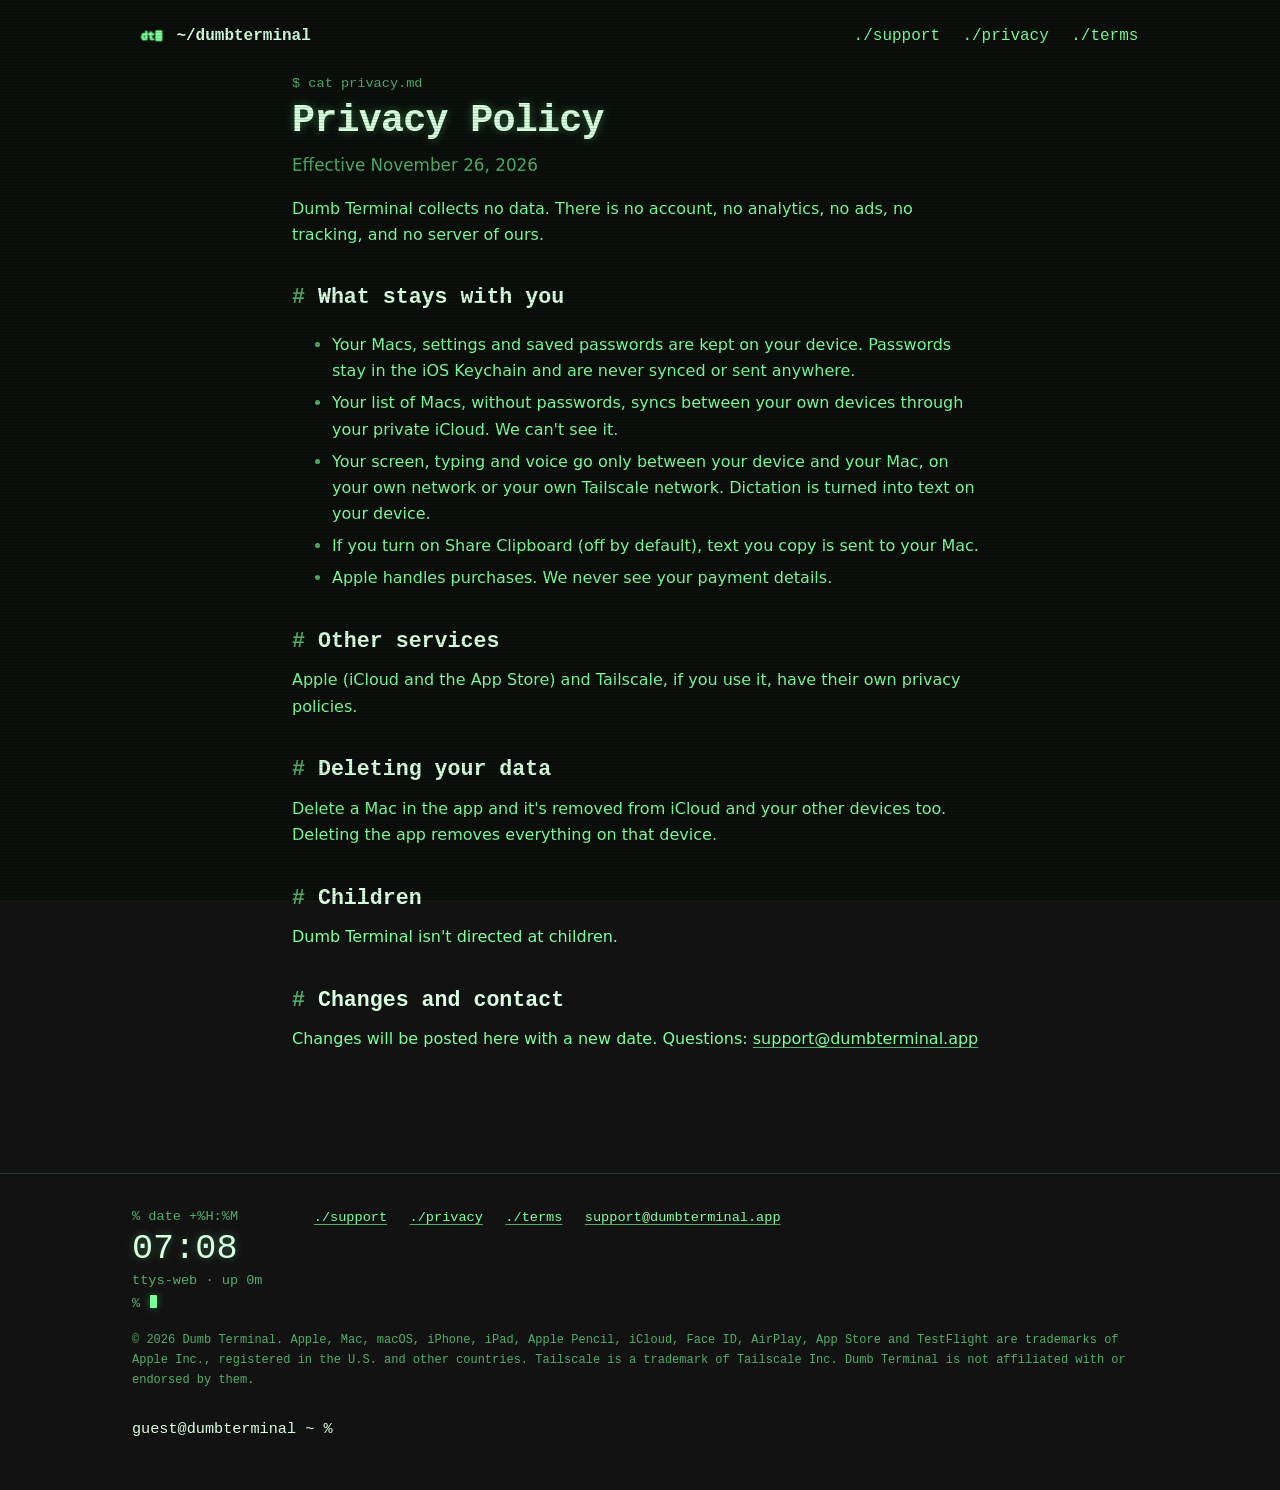
==== commit feab894c: "Deploy site from dumbterminal main 60a6255: short privacy and support, headlines, device frames, sec" ====
--- a/privacy/index.html
+++ b/privacy/index.html
@@ -52,27 +52,21 @@
 <p class="cmd">$ cat privacy.md</p>
 <h1>Privacy Policy</h1>
 <p class="lead">Effective November 26, 2026</p>
-<p>Dumb Terminal collects nothing about you. There is no account, no analytics, no advertising, no tracking, and no developer servers to send anything to.</p>
-<h2>On your device</h2>
+<p>Dumb Terminal collects no data. There is no account, no analytics, no ads, no tracking, and no server of ours.</p>
+<h2>What stays with you</h2>
 <ul>
-<li>Your settings, shortcut keys and wake addresses, how many sessions you've had and how many of them ran two hours or more, which of the four colours you've ended a session in and whether you've found the hidden themes, your best scores in the hidden games, which hidden moments you've found, how much of a hidden file you've fixed, and whether this phone has seen one that plays only once.</li>
-<li>Saved passwords, in the iOS Keychain on this device only: never synced or backed up to other devices, and behind Face ID, Touch ID or your passcode if you like. If you let iOS save a sign-in to the Passwords app, Apple stores and syncs it, not Dumb Terminal.</li>
-<li>Each Mac's name, address, wake address, last-known state and when you last used it, shared only with Dumb Terminal's own widgets and control. Which Macs each widget shows is kept by iOS with the widget.</li>
-<li>Nothing about where your pointer goes. A hidden picture at the end of a long session is drawn from memory and kept only if you share it.</li>
+<li>Your Macs, settings and saved passwords are kept on your device. Passwords stay in the iOS Keychain and are never synced or sent anywhere.</li>
+<li>Your list of Macs, without passwords, syncs between your own devices through your private iCloud. We can't see it.</li>
+<li>Your screen, typing and voice go only between your device and your Mac, on your own network or your own Tailscale network. Dictation is turned into text on your device.</li>
+<li>If you turn on Share Clipboard (off by default), text you copy is sent to your Mac.</li>
+<li>Apple handles purchases. We never see your payment details.</li>
 </ul>
-<h2>In your iCloud</h2>
-<p>Your saved Macs (each one's name, network name, address and port, Tailscale address, kind of Mac, when you added it and last used it, and whether it's pinned) sync between your own devices through your private iCloud database. The developer can't see them, and passwords never sync. To stop, turn off iCloud for Dumb Terminal in iOS Settings, then your name, then iCloud.</p>
-<h2>What Dumb Terminal connects to</h2>
-<ul>
-<li><strong>Your Mac, directly.</strong> Screen, keyboard and mouse data go between your device and your Mac, on your Wi-Fi or over your own Tailscale network (a separate service with its own privacy policy). Nothing passes through a server run by the developer.</li>
-<li><strong>Your local network</strong>, to find Macs that offer Screen Sharing, connect to them and wake them. While the list of Macs is open, Dumb Terminal also lets other phones with Dumb Terminal on the same network see a random name, made fresh each time, and the name of your colour, for a hidden hello. Nothing else is shared, and nothing goes beyond your network.</li>
-<li><strong>The microphone</strong>, only while you dictate. Speech becomes text on your device; the audio never leaves it and nothing is kept. Only the text you send is typed on your Mac.</li>
-<li><strong>Motion and the proximity sensor</strong>, only for hidden things: a game you steer by tilting, and a few moments on the list of Macs that notice how you hold the phone. Nothing is kept.</li>
-<li><strong>The clipboard</strong>, only if you turn on Share Clipboard (off by default). Text you copy here is sent to your Mac, including passwords copied from a password manager, so leave it off if you copy passwords on this device. Text from your Mac stays on this device.</li>
-<li><strong>The App Store</strong>, to check whether you have Root Access or its free trial. Apple handles payment; the developer never sees your payment details.</li>
-</ul>
+<h2>Other services</h2>
+<p>Apple (iCloud and the App Store) and Tailscale, if you use it, have their own privacy policies.</p>
+<h2>Deleting your data</h2>
+<p>Delete a Mac in the app and it's removed from iCloud and your other devices too. Deleting the app removes everything on that device.</p>
 <h2>Children</h2>
-<p>Dumb Terminal isn't directed at children and collects nothing from anyone.</p>
+<p>Dumb Terminal isn't directed at children.</p>
 <h2>Changes and contact</h2>
 <p>Changes will be posted here with a new date. Questions: <a href="/support/" data-mail="support">support [at] dumbterminal [dot] app</a></p>
 </main>
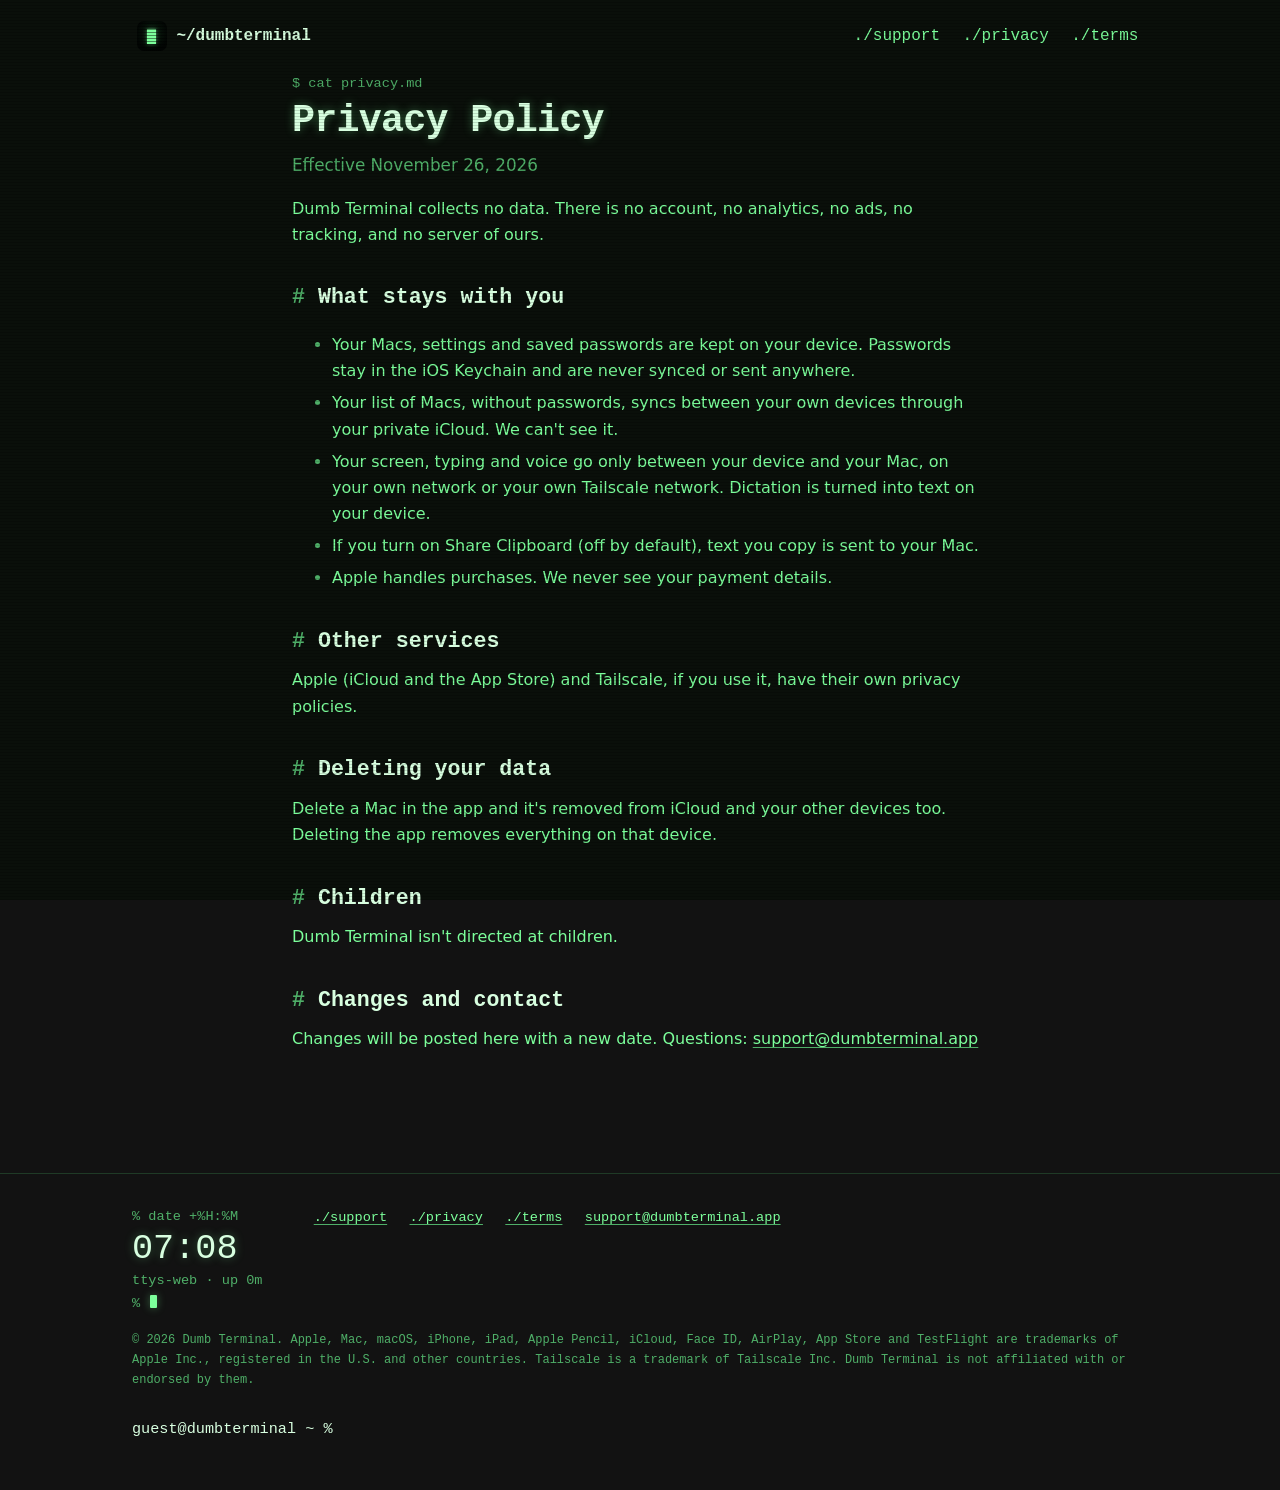
==== commit cb5da0f8: "Publish site from dumbterminal main c13d694: block-cursor logo, favicon, share picture Co-Authored-B" ====
--- a/privacy/index.html
+++ b/privacy/index.html
@@ -32,7 +32,7 @@
 <a class="skip" href="#main">Skip to content</a>
 
 <header class="top wrap">
-  <a class="brand" href="/"><img src="/img/icon.png" alt="" width="30" height="30"><span>~/dumbterminal</span></a>
+  <a class="brand" href="/"><span class="logo" aria-hidden="true"><i></i></span><span>~/dumbterminal</span></a>
   <nav class="nav-wide" aria-label="Site">
     <a href="/support/">./support</a>
     <a href="/privacy/" aria-current="page">./privacy</a>
--- a/style.css
+++ b/style.css
@@ -80,6 +80,14 @@
 .top { display: flex; align-items: center; justify-content: space-between; padding-top: 1.1rem; padding-bottom: 1.1rem; position: relative; z-index: 20; }
 .brand { display: inline-flex; align-items: center; gap: 0.6rem; color: var(--bright); text-decoration: none; font-weight: 700; padding: 0.15rem 0.3rem; }
 .brand img { border-radius: 7px; }
+/* The logo: the app icon drawn in the theme's colour, its block cursor blinking (still with Reduce Motion). */
+.logo { position: relative; flex: none; display: grid; place-items: center; width: 30px; height: 30px; border-radius: 7px;
+        background: radial-gradient(circle at 50% 42%, color-mix(in srgb, var(--text) 12%, #020503), #020503 72%); }
+.logo::after { content: ""; position: absolute; inset: 0; border-radius: inherit;
+               background: repeating-linear-gradient(transparent 0 2px, rgba(0, 0, 0, 0.35) 2px 3px); }
+.logo i { width: 9px; height: 15px; background: var(--text); box-shadow: 0 0 5px var(--glow), 0 0 2px var(--glow);
+          animation: blink 1.06s steps(1) infinite; }
+@media (prefers-reduced-motion: reduce) { .logo i { animation: none; } }
 .menu summary { list-style: none; padding: 0.3rem 0.7rem; border: 1px solid var(--line); border-radius: 8px; color: var(--dim); }
 .menu summary::-webkit-details-marker { display: none; }
 .menu summary:hover, .menu summary:focus-visible { background: var(--text); color: var(--bg); outline: none; }
